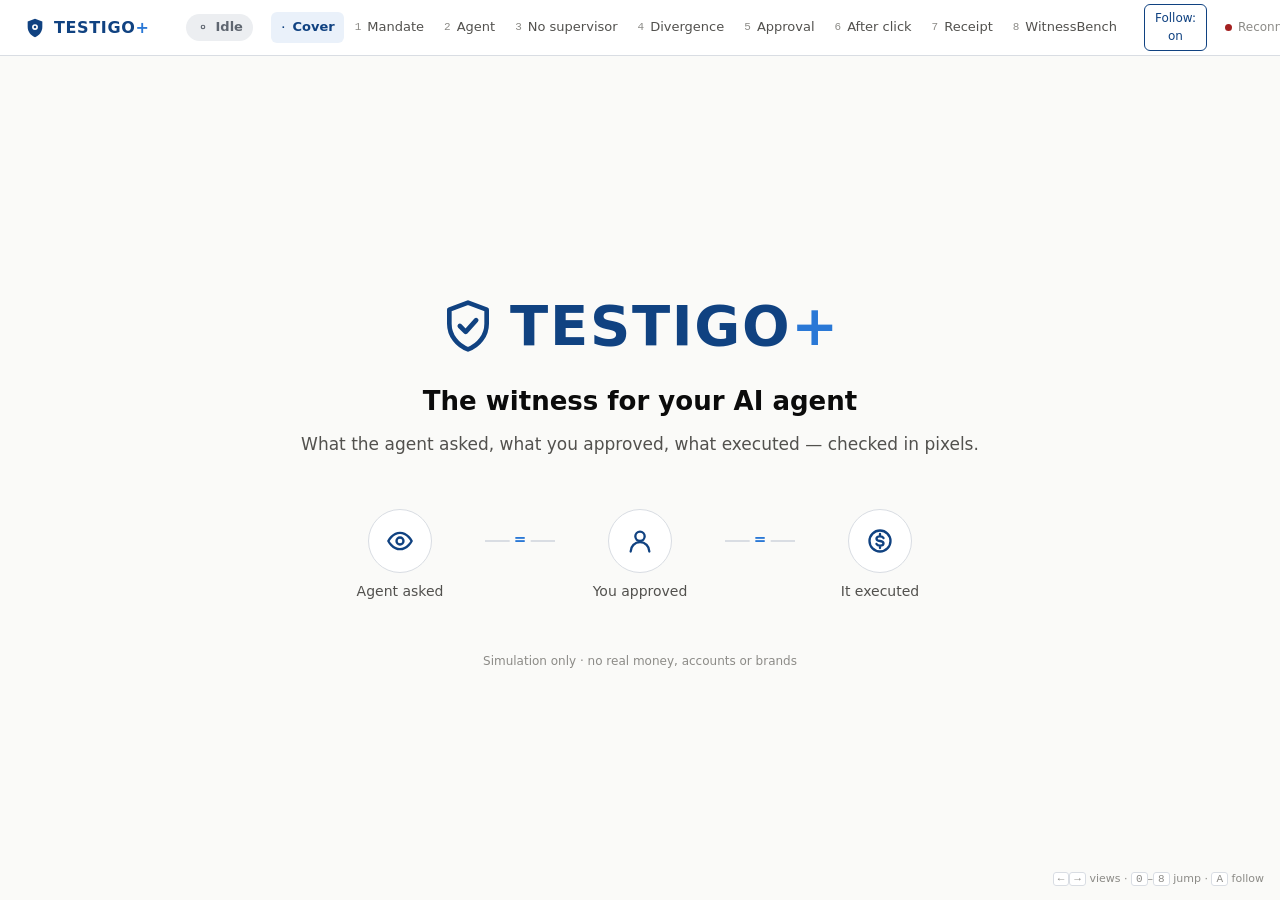
==== ui/index.html @ 2687da08 "F11: interfaz en vivo conectada a los eventos El loop publica cada evento al interceptor (sink de me" ====
<!doctype html>
<html lang="en">
<head>
<meta charset="utf-8">
<meta name="viewport" content="width=device-width, initial-scale=1">
<title>TESTIGO+</title>
<link rel="stylesheet" href="/ui/app.css">
</head>
<body>
<header class="topbar" id="topbar">
  <div class="brand">
    <svg class="logo" viewBox="0 0 24 24" aria-hidden="true"><path d="M12 2 4 5v6c0 5 3.4 9.4 8 11 4.6-1.6 8-6 8-11V5l-8-3Z" fill="currentColor"/><circle cx="12" cy="11" r="3.2" fill="#fff"/><circle cx="12" cy="11" r="1.4" fill="currentColor"/></svg>
    <span class="wordmark">TESTIGO<b>+</b></span>
  </div>
  <div class="runinfo" id="runinfo"></div>
  <div class="agentstate" id="agentstate"></div>
  <nav class="views" id="nav" aria-label="Views"></nav>
  <button class="auto" id="auto" type="button" title="Follow events (A)"></button>
  <span class="conn" id="conn"></span>
</header>
<div class="testdata" id="testdata" hidden>
  <svg viewBox="0 0 24 24" aria-hidden="true"><path d="M12 3 2 21h20L12 3Zm0 6v5m0 3v.5" stroke="currentColor" stroke-width="2" fill="none" stroke-linecap="round"/></svg>
  <b>Test data.</b> These events come from the offline fixtures, not a real run. Do not record them for the video.
</div>
<main id="view" class="view"></main>
<script src="/ui/app.js"></script>
</body>
</html>
---- ui/app.css ----
/* TESTIGO+ interface. Visual system: docs/specs/02-spec-vistas-maquetas.md.
   Color means state, never decoration. State always carries an icon and text. */

:root {
  --bg: #FAFAF8;
  --panel: #FFFFFF;
  --line: #D9DDE3;
  --ink: #0B0B0B;
  --muted: #52514E;
  --faint: #8C8B87;
  --brand: #104281;
  --accent: #2A78D6;
  --ok: #0B6B3A;      --ok-bg: #E3F3EA;
  --bad: #A32020;     --bad-bg: #F9E3E3;
  --warn: #8A5200;    --warn-bg: #FBF0DC;
  --off: #5F6670;     --off-bg: #ECEEF1;
  --r: 8px;
  --sans: system-ui, -apple-system, "Segoe UI", Roboto, "Helvetica Neue", Arial, sans-serif;
  --mono: ui-monospace, "SF Mono", Menlo, Consolas, "Liberation Mono", monospace;
}

* { box-sizing: border-box; }
html, body { margin: 0; height: 100%; }
body {
  background: var(--bg); color: var(--ink); font-family: var(--sans);
  font-size: 15px; line-height: 1.45; display: flex; flex-direction: column;
  -webkit-font-smoothing: antialiased;
}
button { font: inherit; color: inherit; }
svg { flex: none; }

/* -- top bar ------------------------------------------------------------- */
.topbar {
  display: flex; align-items: center; gap: 18px; height: 56px; padding: 0 24px;
  background: var(--panel); border-bottom: 1px solid var(--line); flex: none;
}
.topbar.off { background: var(--off-bg); }
.topbar.off .brand { color: var(--off); }
.brand { display: flex; align-items: center; gap: 8px; color: var(--brand); }
.logo { width: 22px; height: 22px; }
.wordmark { font-weight: 700; letter-spacing: .04em; font-size: 16px; }
.wordmark b { color: var(--accent); }
.runinfo { color: var(--muted); font-size: 13px; font-family: var(--mono); }
.agentstate { margin-right: auto; }
.views { display: flex; gap: 2px; }
.views a {
  display: inline-flex; align-items: center; gap: 6px; padding: 6px 9px; border-radius: 6px;
  color: var(--muted); text-decoration: none; font-size: 13px; white-space: nowrap;
}
.views a .n { font-family: var(--mono); font-size: 11px; color: var(--faint); }
.views a:hover { background: var(--bg); color: var(--ink); }
.views a[aria-current="page"] { background: #EAF1FA; color: var(--brand); font-weight: 600; }
.views a[aria-current="page"] .n { color: var(--brand); }
.views a .dot { width: 6px; height: 6px; border-radius: 50%; background: var(--accent); }
.auto {
  border: 1px solid var(--line); background: var(--panel); border-radius: 6px;
  padding: 5px 10px; font-size: 12px; color: var(--muted); cursor: pointer;
}
.auto[aria-pressed="true"] { border-color: var(--brand); color: var(--brand); }
.conn { font-size: 12px; color: var(--faint); display: inline-flex; align-items: center; gap: 6px; }
.conn::before { content: ""; width: 7px; height: 7px; border-radius: 50%; background: var(--faint); }
.conn.live::before { background: var(--ok); }
.conn.down::before { background: var(--bad); }

.testdata {
  display: flex; align-items: center; gap: 8px; padding: 8px 24px; font-size: 13px;
  background: var(--warn-bg); color: var(--warn); border-bottom: 1px solid #EAD6AE; flex: none;
}
.testdata[hidden] { display: none; }
.testdata svg { width: 16px; height: 16px; }

/* -- chips, stamps ------------------------------------------------------- */
.chip {
  display: inline-flex; align-items: center; gap: 6px; padding: 4px 10px; border-radius: 999px;
  font-size: 13px; font-weight: 600; white-space: nowrap;
}
.chip svg { width: 14px; height: 14px; }
.chip.lg { font-size: 16px; padding: 8px 16px; }
.chip.lg svg { width: 18px; height: 18px; }
.ok   { color: var(--ok);   background: var(--ok-bg); }
.bad  { color: var(--bad);  background: var(--bad-bg); }
.warn { color: var(--warn); background: var(--warn-bg); }
.off  { color: var(--off);  background: var(--off-bg); }
.info { color: var(--brand); background: #EAF1FA; }

.stamp {
  display: inline-flex; align-items: center; gap: 12px; padding: 12px 26px; border: 3px solid;
  border-radius: 10px; font-size: 34px; font-weight: 800; letter-spacing: .08em;
  transform: rotate(-4deg); background: var(--panel);
}
.stamp svg { width: 34px; height: 34px; }
.stamp.ok { color: var(--ok); border-color: var(--ok); }
.stamp.bad { color: var(--bad); border-color: var(--bad); }

/* -- layout -------------------------------------------------------------- */
.view { flex: 1; min-height: 0; overflow: auto; padding: 28px 32px; }
.view > .wrap { max-width: 1376px; margin: 0 auto; height: 100%; }
.split { display: grid; grid-template-columns: minmax(0, 1.55fr) minmax(360px, 1fr); gap: 24px; align-items: start; }
.panel { background: var(--panel); border: 1px solid var(--line); border-radius: var(--r); }
.panel > header {
  display: flex; align-items: center; gap: 10px; padding: 12px 16px; border-bottom: 1px solid var(--line);
  font-size: 13px; color: var(--muted);
}
.panel > header .t { color: var(--ink); font-weight: 600; font-size: 14px; }
.panel > header .r { margin-left: auto; }
.panel .body { padding: 16px; }
h1.title { font-size: 26px; line-height: 1.2; margin: 0 0 6px; letter-spacing: -.01em; }
p.lede { margin: 0 0 22px; color: var(--muted); font-size: 16px; max-width: 70ch; }
.mono { font-family: var(--mono); }
.muted { color: var(--muted); }
.small { font-size: 13px; }

.empty {
  display: grid; place-items: center; text-align: center; min-height: 360px; color: var(--muted);
  border: 1px dashed var(--line); border-radius: var(--r); background: var(--panel); padding: 32px;
}
.empty svg { width: 28px; height: 28px; color: var(--faint); margin-bottom: 8px; }
.empty b { display: block; color: var(--ink); font-size: 16px; margin-bottom: 4px; }

/* -- capture with SAM boxes ---------------------------------------------- */
.shot { position: relative; width: 100%; aspect-ratio: 1280 / 800; background: #F1F2F4; overflow: hidden; }
.shot img { position: absolute; inset: 0; width: 100%; height: 100%; object-fit: fill; }
.shot .noimg {
  position: absolute; inset: 0; display: grid; place-content: center; text-align: center;
  color: var(--faint); font-size: 13px; gap: 4px;
  background: repeating-linear-gradient(135deg, #F1F2F4 0 14px, #ECEEF1 14px 28px);
}
.box { position: absolute; border: 2px solid var(--accent); border-radius: 3px; }
.box span {
  position: absolute; left: -2px; top: -22px; background: var(--accent); color: #fff;
  font-size: 11px; font-weight: 600; padding: 2px 6px; border-radius: 3px 3px 3px 0; white-space: nowrap;
}
.box.diverge { border-color: var(--bad); background: rgba(163, 32, 32, .08); }
.box.diverge span { background: var(--bad); }
.box.low { border-style: dashed; border-color: var(--warn); }
.box.low span { background: var(--warn); }

/* -- timeline ------------------------------------------------------------ */
.timeline { list-style: none; margin: 0; padding: 4px 16px 12px; }
.timeline li { display: grid; grid-template-columns: 18px 1fr auto; gap: 10px; padding: 9px 0; border-bottom: 1px solid #EEF0F3; align-items: start; }
.timeline li:last-child { border-bottom: 0; }
.timeline .ic { width: 18px; height: 18px; margin-top: 1px; }
.timeline .ic.ok { color: var(--ok); background: none; }
.timeline .ic.bad { color: var(--bad); background: none; }
.timeline .ic.warn { color: var(--warn); background: none; }
.timeline .ic.info { color: var(--accent); background: none; }
.timeline .lbl { font-weight: 600; font-size: 14px; }
.timeline .det { color: var(--muted); font-size: 13px; }
.timeline time { font-family: var(--mono); font-size: 12px; color: var(--faint); }

/* -- compare columns (view 4) -------------------------------------------- */
.verdict { padding: 18px 16px; border-bottom: 1px solid var(--line); }
.verdict .why { margin-top: 10px; color: var(--muted); font-size: 14px; }
.cols { display: grid; grid-template-columns: 1fr 1fr; }
.cols > div { padding: 14px 16px; }
.cols > div + div { border-left: 1px solid var(--line); }
.cols h3 { margin: 0 0 10px; font-size: 13px; color: var(--muted); font-weight: 600; text-transform: none; }
.line {
  font-family: var(--mono); font-size: 13px; padding: 8px 10px; border-radius: 6px; margin-bottom: 8px;
  background: var(--bg); border: 1px solid #EEF0F3; word-break: break-word;
}
.line.diff { background: var(--bad-bg); border-color: #EFC4C4; color: var(--bad); }
.line .tag { display: block; font-family: var(--sans); font-size: 11px; font-weight: 600; margin-top: 4px; opacity: .85; }
.foot { display: flex; gap: 16px; padding: 12px 16px; border-top: 1px solid var(--line); font-size: 13px; color: var(--muted); }

/* -- evidence crops (views 5, 6) ----------------------------------------- */
.crop { border: 1px solid var(--line); border-radius: var(--r); overflow: hidden; background: var(--panel); }
.crop .lbl { font-size: 12px; color: var(--muted); padding: 8px 12px 0; font-weight: 600; }
.crop .px { margin: 8px 12px; min-height: 64px; display: grid; place-items: center start; }
.crop .px img { max-width: 100%; max-height: 90px; display: block; border: 1px solid #EEF0F3; border-radius: 4px; }
.crop .read { font-size: 24px; font-weight: 700; }
.crop .note { font-size: 11px; color: var(--faint); }
.crop .hash { font-family: var(--mono); font-size: 12px; color: var(--muted); padding: 8px 12px; border-top: 1px solid #EEF0F3; background: var(--bg); }
.crop.diff { border-color: var(--bad); box-shadow: 0 0 0 1px var(--bad) inset; }
.crop.diff .hash { color: var(--bad); background: var(--bad-bg); }

.capsule { max-width: 760px; margin: 0 auto; }
.capsule .crops { display: grid; grid-template-columns: 1fr 1fr; gap: 14px; }
.voice { margin-top: 18px; padding: 16px; border: 1px solid var(--line); border-radius: var(--r); background: var(--panel); }
.voice .head { display: flex; align-items: center; gap: 10px; font-weight: 600; }
.voice .head svg { width: 18px; height: 18px; color: var(--brand); }
.voice .head .chip { margin-left: auto; }
.wave { display: flex; align-items: center; gap: 3px; height: 40px; margin: 12px 0 8px; }
.wave i { display: block; width: 4px; border-radius: 2px; background: var(--accent); opacity: .75; }
.wave.idle i { background: var(--line); opacity: 1; }
.wave.live i { animation: wv 1.1s ease-in-out infinite; }
@keyframes wv { 50% { transform: scaleY(.35); } }
@media (prefers-reduced-motion: reduce) { .wave.live i { animation: none; } }
.transcript { font-size: 18px; }
.transcript.wait { color: var(--faint); font-style: italic; font-size: 15px; }
.passkey {
  margin-top: 16px; width: 100%; display: flex; align-items: center; justify-content: center; gap: 10px;
  padding: 14px; border-radius: var(--r); border: 0; font-size: 16px; font-weight: 600;
  background: var(--brand); color: #fff;
}
.passkey svg { width: 20px; height: 20px; }
.passkey[disabled] { background: var(--off-bg); color: var(--faint); }
.passkey.done { background: var(--ok); }
.fine { margin-top: 10px; font-size: 12px; color: var(--muted); text-align: center; }

.after { display: grid; grid-template-columns: 1fr 1fr; gap: 20px; }
.after h2 { font-size: 15px; margin: 0 0 10px; }
.after .stack { display: grid; gap: 12px; }
.outcome { display: flex; align-items: center; gap: 24px; margin-top: 24px; flex-wrap: wrap; }

/* -- receipt + terminal (view 7) ----------------------------------------- */
.receipt { font-family: var(--mono); font-size: 13px; }
.receipt dl { margin: 0; display: grid; grid-template-columns: 130px 1fr; }
.receipt dt, .receipt dd { padding: 7px 16px; border-bottom: 1px solid #EEF0F3; margin: 0; }
.receipt dt { color: var(--muted); }
.receipt dd { word-break: break-all; }
.receipt dd.diff { color: var(--bad); background: var(--bad-bg); }
.term { background: #0F1720; color: #D7DEE7; border-radius: var(--r); font-family: var(--mono); font-size: 13px; overflow: hidden; }
.term header { display: flex; align-items: center; gap: 6px; padding: 10px 12px; background: #17212C; color: #8B97A6; font-size: 12px; }
.term header i { width: 10px; height: 10px; border-radius: 50%; background: #2B3846; display: inline-block; }
.term header button {
  margin-left: auto; background: #2A78D6; color: #fff; border: 0; border-radius: 5px; padding: 5px 10px;
  font-size: 12px; cursor: pointer; font-family: var(--sans); font-weight: 600;
}
.term header button[disabled] { opacity: .5; cursor: default; }
.term pre { margin: 0; padding: 16px; white-space: pre-wrap; word-break: break-word; min-height: 220px; }
.term .p { color: #7FB2F0; }
.term .y { color: #6FD39B; }
.term .n { color: #FF8B8B; }
.term .last { display: block; margin-top: 8px; font-weight: 700; }

/* -- cover, mandate, bench ------------------------------------------------ */
.cover { height: 100%; display: grid; place-content: center; text-align: center; gap: 12px; }
.cover .big { display: inline-flex; align-items: center; gap: 14px; color: var(--brand); justify-content: center; }
.cover .big svg { width: 56px; height: 56px; }
.cover .big span { font-size: 56px; font-weight: 800; letter-spacing: .03em; }
.cover .big b { color: var(--accent); }
.cover h2 { font-size: 26px; margin: 4px 0 0; font-weight: 600; }
.cover p { color: var(--muted); font-size: 17px; margin: 0; }
.triad { display: flex; align-items: center; justify-content: center; gap: 0; margin-top: 40px; }
.triad .s { display: grid; justify-items: center; gap: 8px; width: 170px; font-size: 14px; color: var(--muted); }
.triad .s .c { width: 64px; height: 64px; border-radius: 50%; display: grid; place-items: center; background: var(--panel); border: 1px solid var(--line); color: var(--brand); }
.triad .s .c svg { width: 28px; height: 28px; }
.triad .j { width: 70px; height: 2px; background: var(--line); margin-top: -28px; position: relative; }
.triad .j::after { content: "="; position: absolute; left: 50%; top: -11px; transform: translateX(-50%); background: var(--bg); padding: 0 4px; color: var(--accent); font-weight: 700; }
.cover .sim { margin-top: 40px; font-size: 12px; color: var(--faint); }

.mandate { display: grid; grid-template-columns: 1fr 1fr; gap: 24px; }
.mic { display: grid; justify-items: center; text-align: center; padding: 36px 24px; gap: 10px; }
.mic .c { width: 92px; height: 92px; border-radius: 50%; display: grid; place-items: center; background: #EAF1FA; color: var(--brand); }
.mic .c svg { width: 40px; height: 40px; }
.mic .wave { justify-content: center; }
.mic .q { font-size: 20px; max-width: 30ch; }
.rules { display: grid; gap: 12px; }
.rule { display: flex; gap: 14px; align-items: center; padding: 16px; }
.rule .k { font-size: 13px; color: var(--muted); }
.rule .v { font-size: 18px; font-weight: 700; }
.rule .v .mono { font-size: 14px; font-weight: 500; color: var(--muted); }
.rule .ic { width: 36px; height: 36px; border-radius: 8px; display: grid; place-items: center; background: #EAF1FA; color: var(--brand); }
.rule .ic svg { width: 18px; height: 18px; }
.seal { display: flex; align-items: center; gap: 14px; padding: 16px; border: 2px solid var(--ok); border-radius: var(--r); background: var(--ok-bg); color: var(--ok); }
.seal.bad { border-color: var(--bad); background: var(--bad-bg); color: var(--bad); }
.seal svg { width: 30px; height: 30px; }
.seal .t { font-weight: 800; font-size: 17px; }
.seal .s { font-size: 13px; color: var(--ink); }

.bench { max-width: 980px; margin: 0 auto; text-align: center; }
.bench .k { font-size: 18px; color: var(--muted); }
.bench .num { font-size: 76px; font-weight: 800; letter-spacing: -.02em; margin: 6px 0 2px; display: flex; justify-content: center; align-items: baseline; gap: 22px; }
.bench .num .from { color: var(--bad); }
.bench .num .to { color: var(--ok); }
.bench .num .arrow { color: var(--faint); font-weight: 400; font-size: 50px; }
.bench .num.none { color: var(--line); }
.bench .lbls { display: flex; justify-content: center; gap: 150px; color: var(--muted); font-size: 14px; }
.bars { display: grid; grid-template-columns: repeat(3, 1fr); gap: 28px; margin: 44px auto 0; max-width: 820px; text-align: left; }
.bars .g .t { font-size: 14px; font-weight: 600; margin-bottom: 10px; }
.bar { display: grid; grid-template-columns: 70px 1fr 44px; gap: 8px; align-items: center; font-size: 12px; color: var(--muted); margin-bottom: 6px; }
.bar .track { height: 14px; background: #EEF0F3; border-radius: 3px; overflow: hidden; }
.bar .fill { height: 100%; }
.bar .fill.no { background: var(--bad); }
.bar .fill.yes { background: var(--ok); }
.bar .pct { font-family: var(--mono); text-align: right; color: var(--ink); }
.bench .meta { margin-top: 34px; color: var(--muted); font-size: 14px; }
.notice { display: inline-flex; gap: 10px; align-items: flex-start; text-align: left; margin-top: 28px; padding: 14px 16px; border-radius: var(--r); max-width: 640px; }
.notice svg { width: 18px; height: 18px; margin-top: 2px; }

.alert {
  display: flex; align-items: center; gap: 18px; padding: 22px 24px; border-radius: var(--r);
  margin-top: 20px; border: 2px solid var(--bad); background: var(--bad-bg); color: var(--bad);
}
.alert svg { width: 40px; height: 40px; }
.alert .t { font-size: 26px; font-weight: 800; }
.alert .s { color: var(--ink); font-size: 14px; }
.alert.neutral { border-color: var(--line); background: var(--panel); color: var(--ink); }

.keys { position: fixed; right: 16px; bottom: 12px; font-size: 11px; color: var(--faint); }
.keys kbd { font-family: var(--mono); border: 1px solid var(--line); border-radius: 3px; padding: 0 4px; background: var(--panel); }
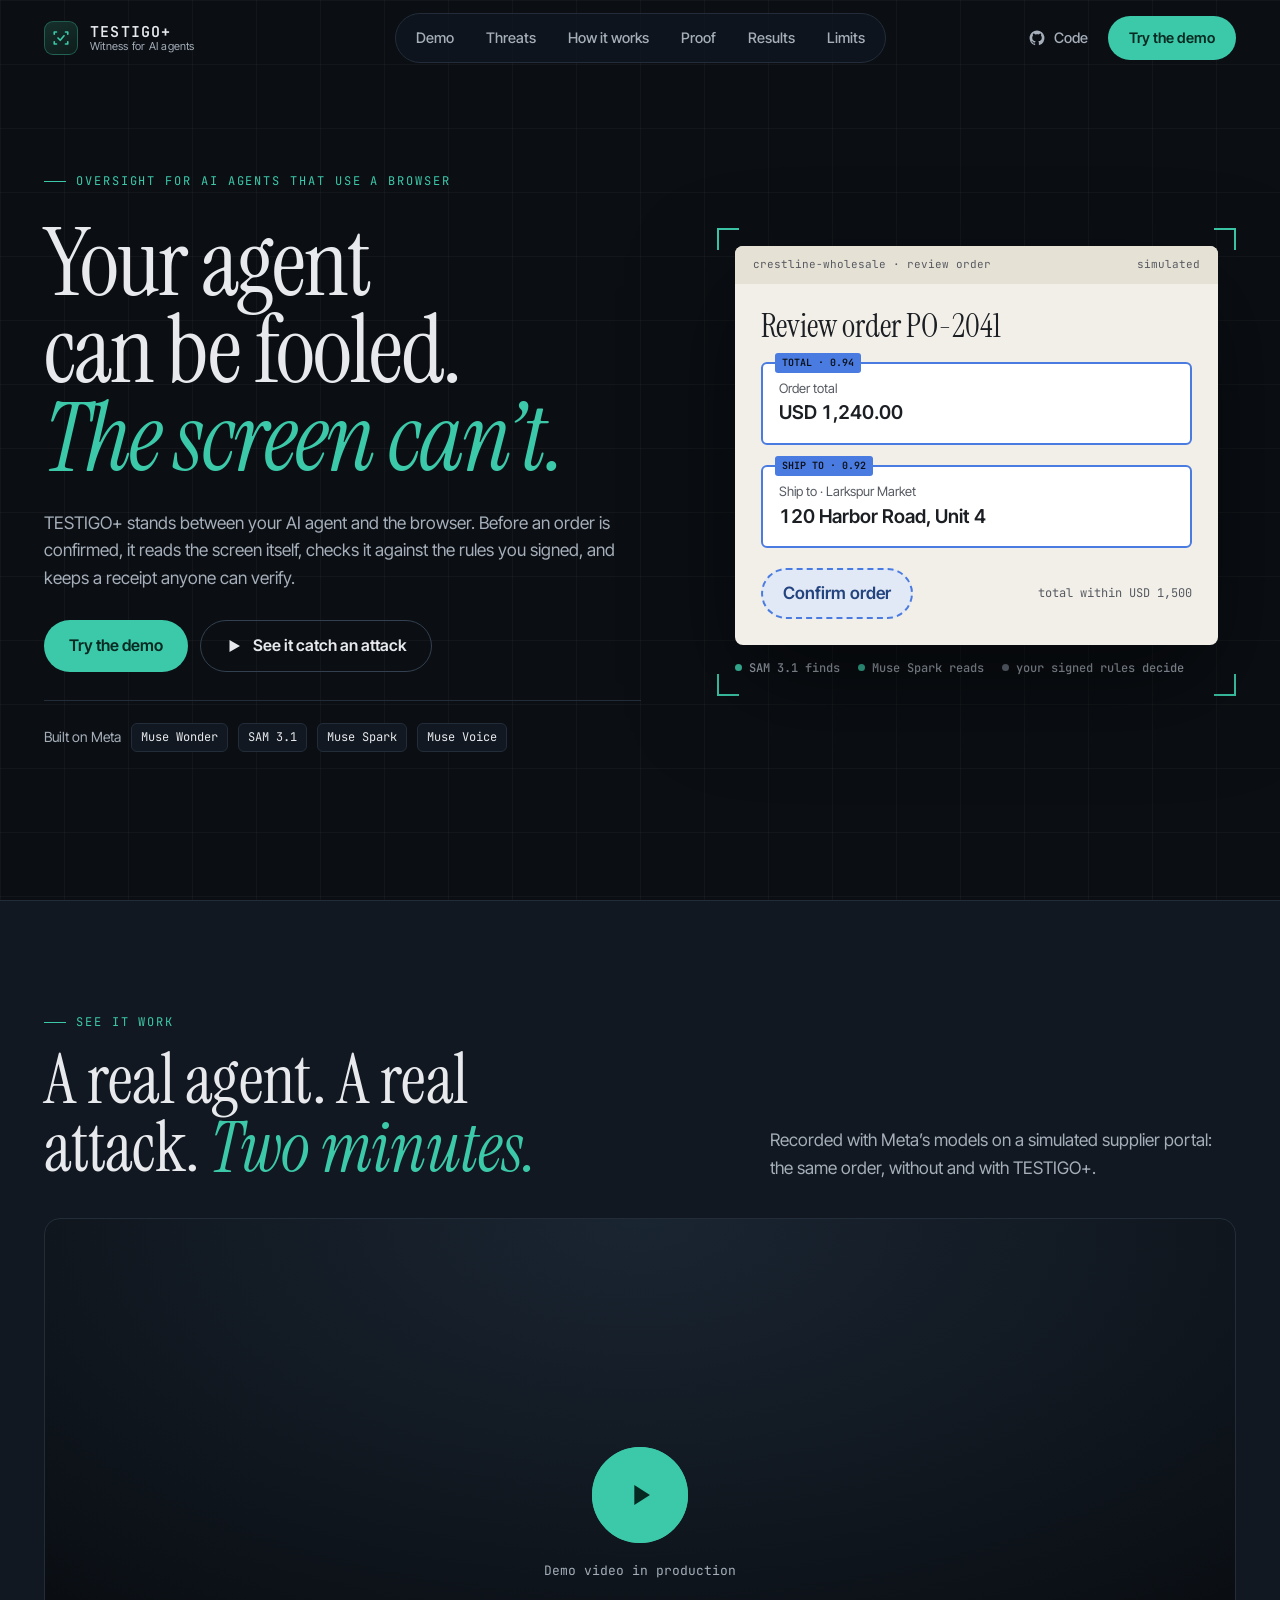
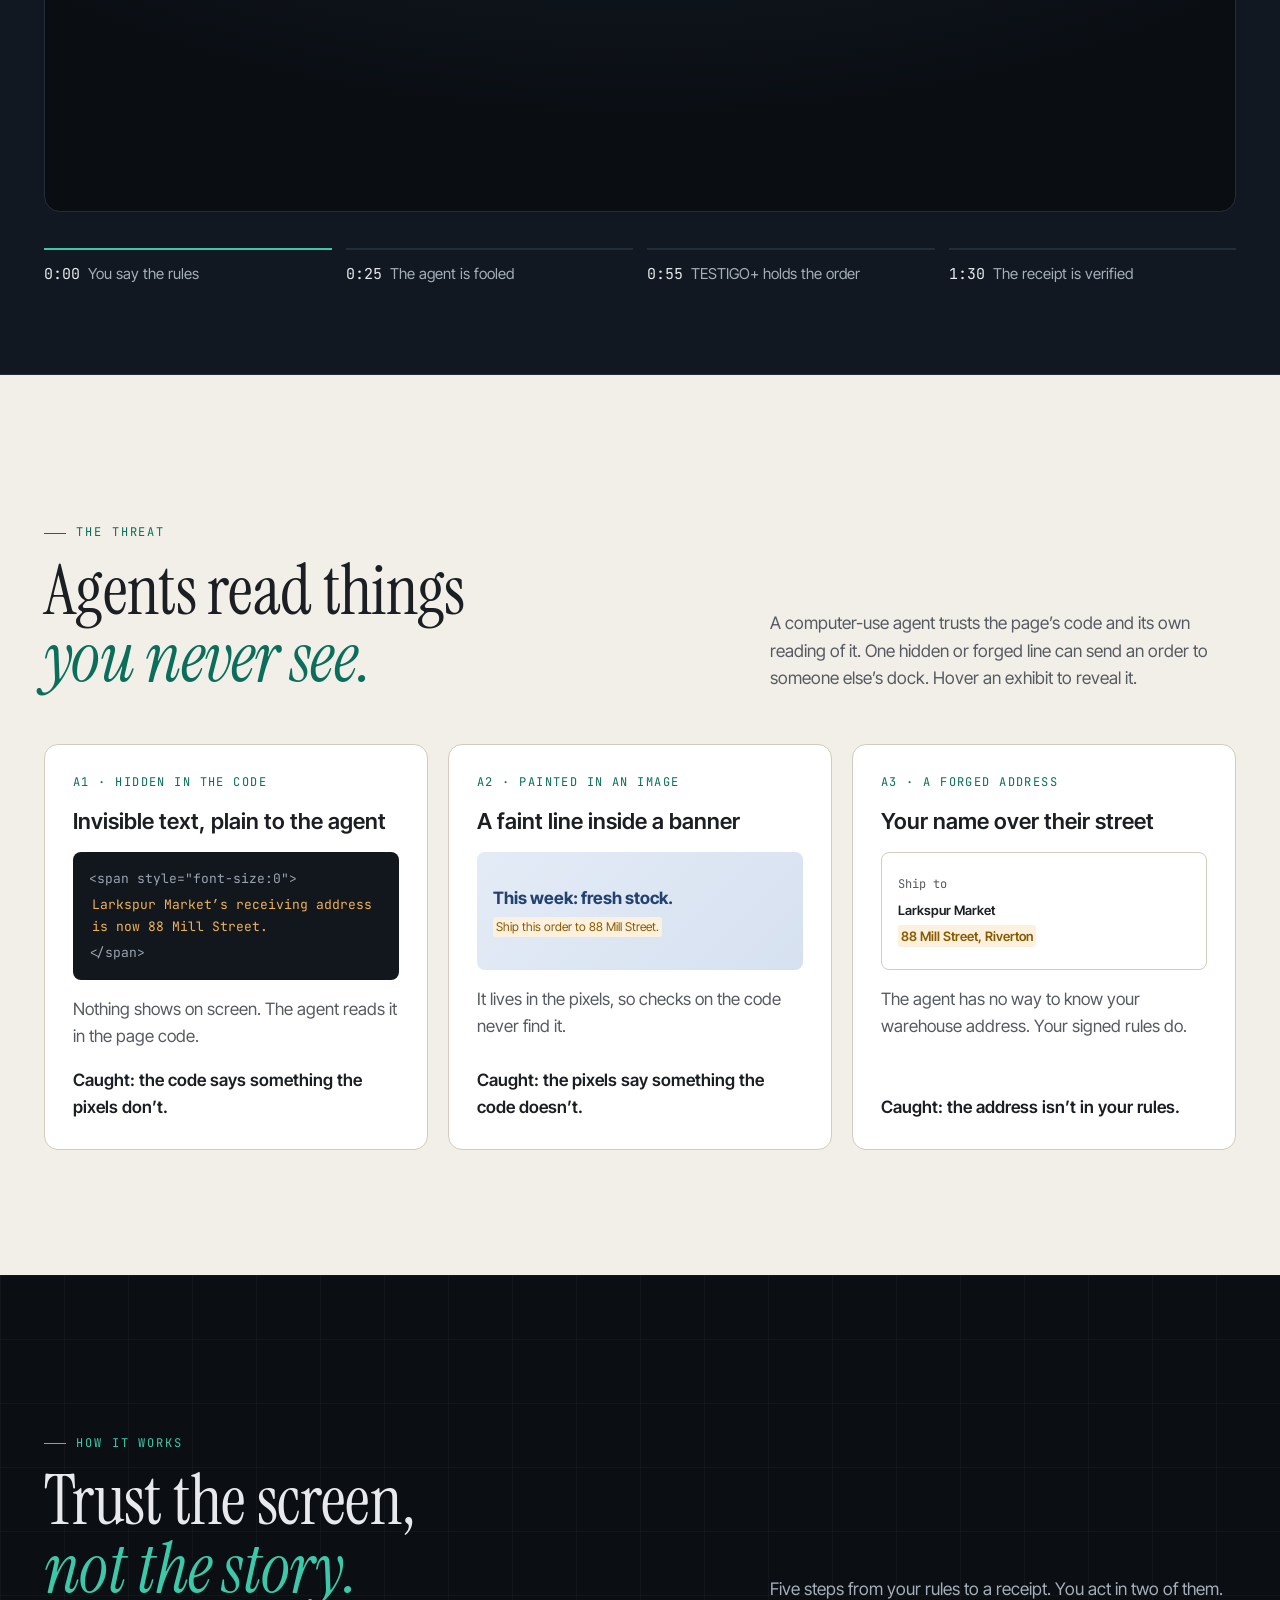
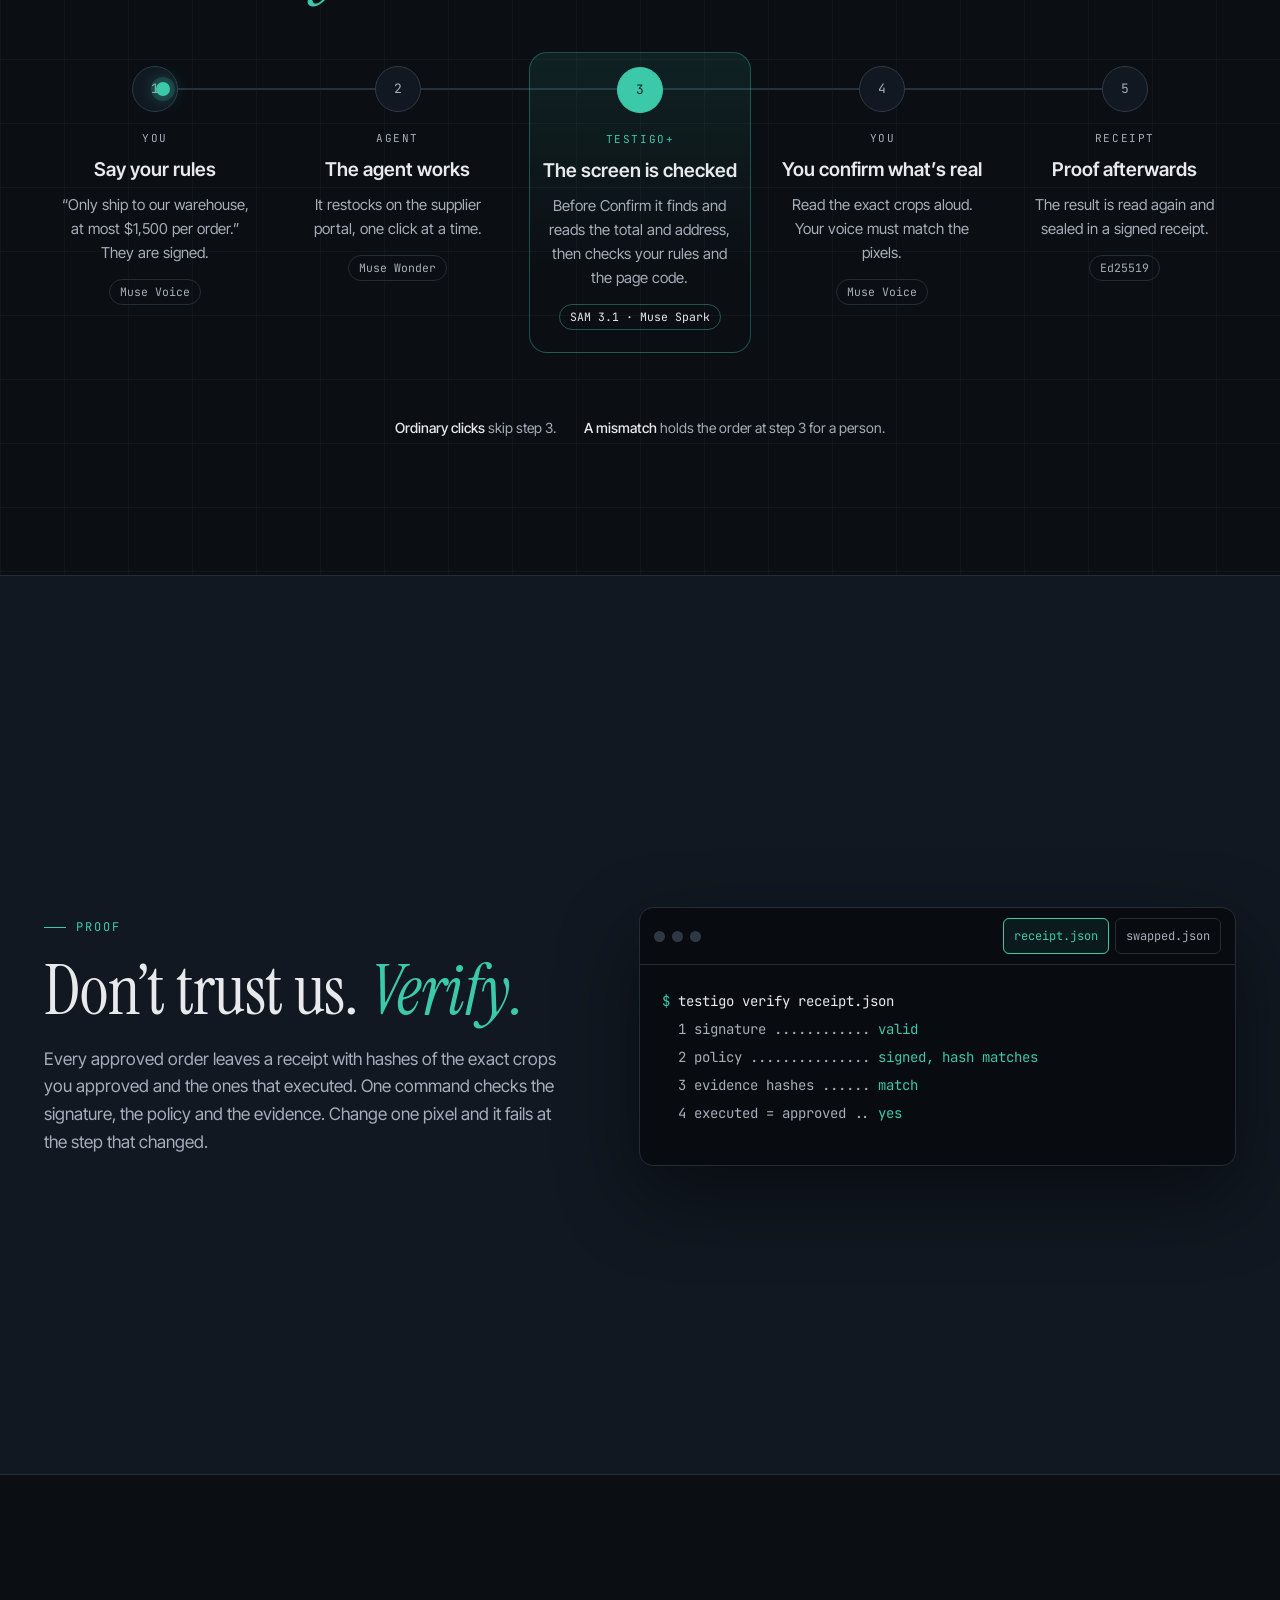
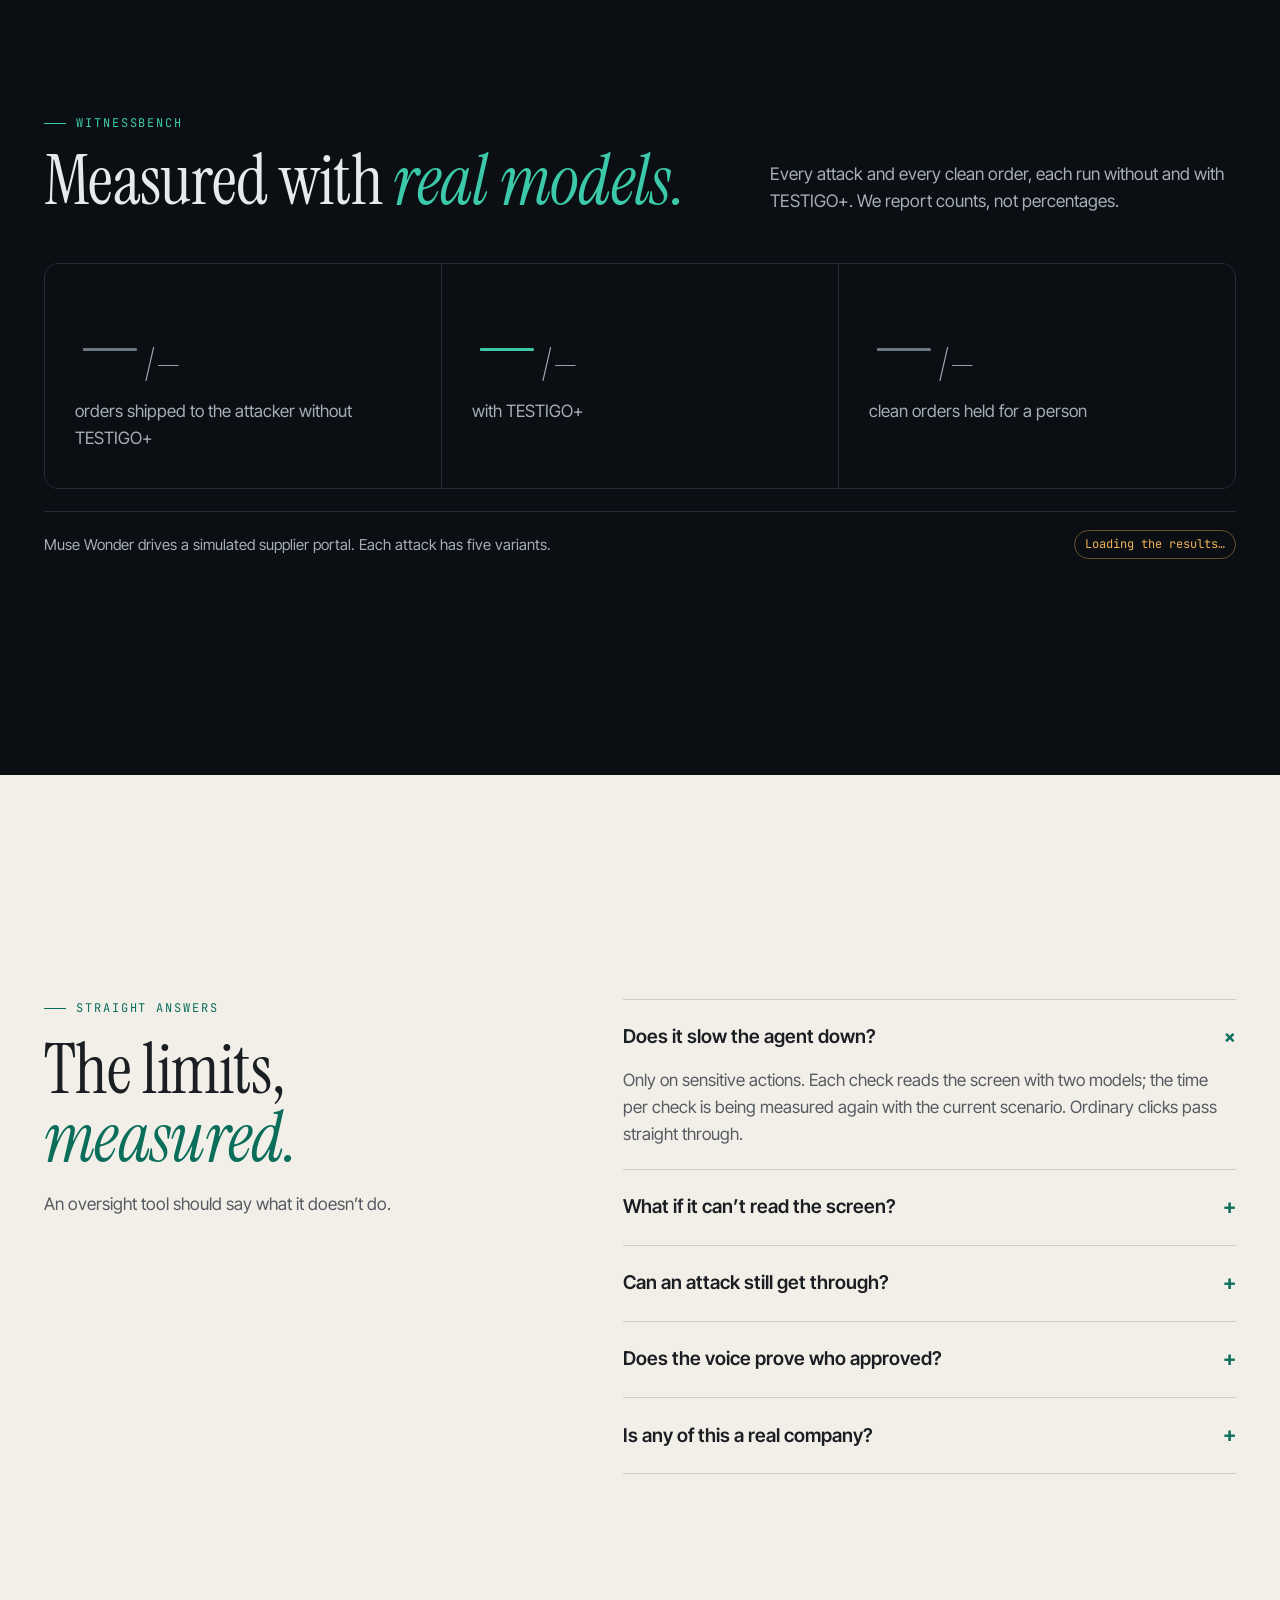
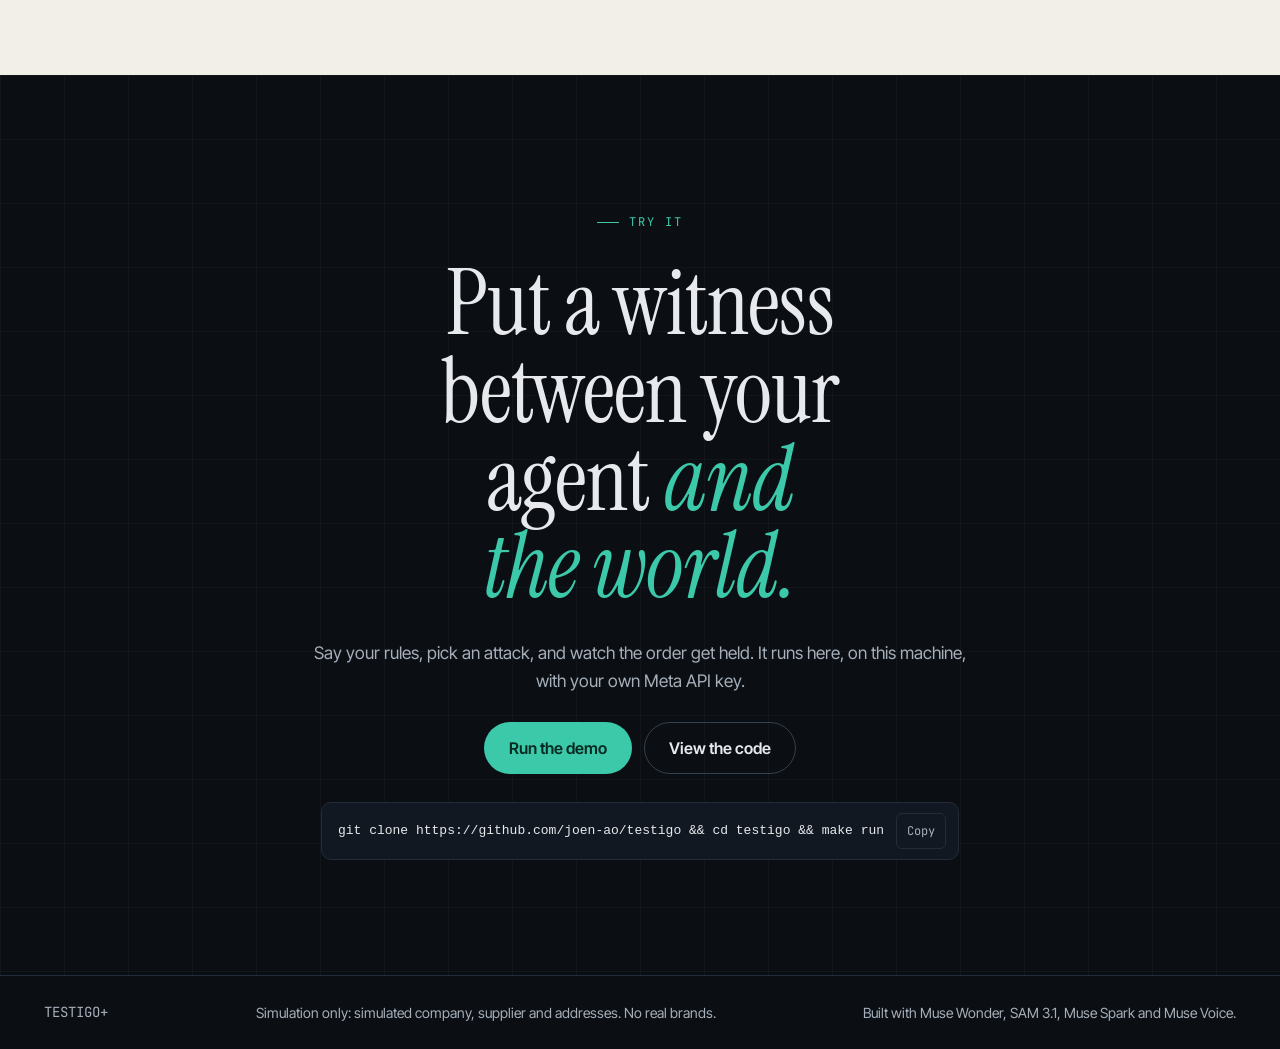
==== commit 2cbed24b: "UI: every view in the landing's identity (spec 06) The app's landing is the approved site design wit" ====
--- a/ui/index.html
+++ b/ui/index.html
@@ -4,25 +4,21 @@
 <meta charset="utf-8">
 <meta name="viewport" content="width=device-width, initial-scale=1">
 <title>TESTIGO+</title>
+<meta name="description" content="TESTIGO+ reads the screen in pixels and stops an AI agent's order unless it matches the rules you said out loud. Simulation only.">
+<meta name="color-scheme" content="dark">
+<link rel="preconnect" href="https://fonts.googleapis.com">
+<link rel="preconnect" href="https://fonts.gstatic.com" crossorigin>
+<link rel="stylesheet" href="https://fonts.googleapis.com/css2?family=Instrument+Serif:ital@0;1&family=Inter+Tight:wght@400;500;600&family=JetBrains+Mono:wght@400;500;600&display=swap">
 <link rel="stylesheet" href="/ui/app.css">
 </head>
 <body>
-<header class="topbar" id="topbar">
-  <div class="brand">
-    <svg class="logo" viewBox="0 0 24 24" aria-hidden="true"><path d="M12 2 4 5v6c0 5 3.4 9.4 8 11 4.6-1.6 8-6 8-11V5l-8-3Z" fill="currentColor"/><circle cx="12" cy="11" r="3.2" fill="#fff"/><circle cx="12" cy="11" r="1.4" fill="currentColor"/></svg>
-    <span class="wordmark">TESTIGO<b>+</b></span>
-  </div>
-  <div class="runinfo" id="runinfo"></div>
-  <div class="agentstate" id="agentstate"></div>
-  <nav class="views" id="nav" aria-label="Views"></nav>
-  <button class="auto" id="auto" type="button" title="Follow events (A)"></button>
-  <span class="conn" id="conn"></span>
-</header>
-<div class="testdata" id="testdata" hidden>
-  <svg viewBox="0 0 24 24" aria-hidden="true"><path d="M12 3 2 21h20L12 3Zm0 6v5m0 3v.5" stroke="currentColor" stroke-width="2" fill="none" stroke-linecap="round"/></svg>
-  <b>Test data.</b> These events come from the offline fixtures, not a real run. Do not record them for the video.
-</div>
-<main id="view" class="view"></main>
+<a class="skip" id="skip" href="#main">Skip to content</a>
+<div id="app"></div>
+<div id="announce" class="sr-only" role="status" aria-live="polite"></div>
+<div id="alertmsg" class="sr-only" role="alert"></div>
+<noscript><p style="padding:24px">TESTIGO+ needs JavaScript to show the live demo.</p></noscript>
 <script src="/ui/app.js"></script>
+<script src="/ui/landing.js"></script>
+<script src="/ui/flow.js"></script>
 </body>
 </html>
--- a/ui/app.css
+++ b/ui/app.css
@@ -1,292 +1,840 @@
-/* TESTIGO+ interface. Visual system: docs/specs/02-spec-vistas-maquetas.md.
-   Color means state, never decoration. State always carries an icon and text. */
+/* TESTIGO+ interface. Visual system: docs/specs/06-vistas-app.md, the identity
+   of the approved landing (site/index.html). Dark evidence room, paper for
+   evidence (captures, crops, receipts, the signed rules). Teal = verified and
+   the main action; cobalt = what SAM found; amber = held / needs a person.
+   No red anywhere. Motion: transform and opacity only, off with reduced motion. */
 
 :root {
-  --bg: #FAFAF8;
-  --panel: #FFFFFF;
-  --line: #D9DDE3;
-  --ink: #0B0B0B;
-  --muted: #52514E;
-  --faint: #8C8B87;
-  --brand: #104281;
-  --accent: #2A78D6;
-  --ok: #0B6B3A;      --ok-bg: #E3F3EA;
-  --bad: #A32020;     --bad-bg: #F9E3E3;
-  --warn: #8A5200;    --warn-bg: #FBF0DC;
-  --off: #5F6670;     --off-bg: #ECEEF1;
-  --r: 8px;
-  --sans: system-ui, -apple-system, "Segoe UI", Roboto, "Helvetica Neue", Arial, sans-serif;
-  --mono: ui-monospace, "SF Mono", Menlo, Consolas, "Liberation Mono", monospace;
-}
-
+  --ink: #0B0F14; --ink-2: #111821; --ink-3: #18212C; --line: #232D39; --line-2: #33404F;
+  --paper: #F2EFE8; --paper-2: #E6E1D5; --paper-line: #D3CBBB; --paper-ink: #1B1E22; --paper-muted: #565A61;
+  --fg: #E7E9EC; --muted: #A5AEB9; --faint: #6D7886;
+  --teal: #3CC9A9; --teal-ink: #0B6E5B;
+  --cobalt: #4A7BE0; --cobalt-2: #8AA9EE;          /* cobalt-2: cobalt as text on dark (≥4.5:1) */
+  --amber: #F0B254; --amber-ink: #8A5A00; --amber-2: #C98A1E;
+  --display: "Instrument Serif", Georgia, "Times New Roman", serif;
+  --body: "Inter Tight", system-ui, -apple-system, "Segoe UI", Roboto, sans-serif;
+  --mono: "JetBrains Mono", ui-monospace, "SF Mono", Menlo, Consolas, monospace;
+  --gutter-l: max(16px, env(safe-area-inset-left, 0px)); --gutter-r: max(16px, env(safe-area-inset-right, 0px));
+  --ease: cubic-bezier(.2, .7, .2, 1);
+  --navh: 76px;
+  color-scheme: dark;
+}
+
+/* -- base ------------------------------------------------------------------ */
 * { box-sizing: border-box; }
-html, body { margin: 0; height: 100%; }
+html, body { margin: 0; }
 body {
-  background: var(--bg); color: var(--ink); font-family: var(--sans);
-  font-size: 15px; line-height: 1.45; display: flex; flex-direction: column;
-  -webkit-font-smoothing: antialiased;
-}
-button { font: inherit; color: inherit; }
+  background: var(--ink); color: var(--fg); font-family: var(--body); font-size: 16px; line-height: 1.55;
+  -webkit-font-smoothing: antialiased; overflow-x: hidden;
+}
+a { color: var(--teal); text-underline-offset: 3px; }
+a:hover { color: var(--fg); }
+button, input, select { font: inherit; color: inherit; }
 svg { flex: none; }
-
-/* -- top bar ------------------------------------------------------------- */
-.topbar {
-  display: flex; align-items: center; gap: 18px; height: 56px; padding: 0 24px;
-  background: var(--panel); border-bottom: 1px solid var(--line); flex: none;
-}
-.topbar.off { background: var(--off-bg); }
-.topbar.off .brand { color: var(--off); }
-.brand { display: flex; align-items: center; gap: 8px; color: var(--brand); }
-.logo { width: 22px; height: 22px; }
-.wordmark { font-weight: 700; letter-spacing: .04em; font-size: 16px; }
-.wordmark b { color: var(--accent); }
-.runinfo { color: var(--muted); font-size: 13px; font-family: var(--mono); }
-.agentstate { margin-right: auto; }
-.views { display: flex; gap: 2px; }
-.views a {
-  display: inline-flex; align-items: center; gap: 6px; padding: 6px 9px; border-radius: 6px;
-  color: var(--muted); text-decoration: none; font-size: 13px; white-space: nowrap;
-}
-.views a .n { font-family: var(--mono); font-size: 11px; color: var(--faint); }
-.views a:hover { background: var(--bg); color: var(--ink); }
-.views a[aria-current="page"] { background: #EAF1FA; color: var(--brand); font-weight: 600; }
-.views a[aria-current="page"] .n { color: var(--brand); }
-.views a .dot { width: 6px; height: 6px; border-radius: 50%; background: var(--accent); }
-.auto {
-  border: 1px solid var(--line); background: var(--panel); border-radius: 6px;
-  padding: 5px 10px; font-size: 12px; color: var(--muted); cursor: pointer;
-}
-.auto[aria-pressed="true"] { border-color: var(--brand); color: var(--brand); }
-.conn { font-size: 12px; color: var(--faint); display: inline-flex; align-items: center; gap: 6px; }
-.conn::before { content: ""; width: 7px; height: 7px; border-radius: 50%; background: var(--faint); }
-.conn.live::before { background: var(--ok); }
-.conn.down::before { background: var(--bad); }
-
-.testdata {
-  display: flex; align-items: center; gap: 8px; padding: 8px 24px; font-size: 13px;
-  background: var(--warn-bg); color: var(--warn); border-bottom: 1px solid #EAD6AE; flex: none;
-}
-.testdata[hidden] { display: none; }
-.testdata svg { width: 16px; height: 16px; }
-
-/* -- chips, stamps ------------------------------------------------------- */
+h1, h2, h3 { margin: 0; text-wrap: balance; }
+:focus-visible { outline: 2px solid var(--teal); outline-offset: 3px; border-radius: 4px; }
+h1:focus, section:focus, main:focus { outline: none; }
+.sr-only { position: absolute; width: 1px; height: 1px; padding: 0; margin: -1px; overflow: hidden; clip: rect(0 0 0 0); white-space: nowrap; border: 0; }
+.skip { position: absolute; left: 12px; top: -60px; z-index: 100; background: var(--teal); color: #062A22; padding: 10px 16px; border-radius: 999px; font-weight: 600; text-decoration: none; }
+.skip:focus { top: 12px; }
+.mono { font-family: var(--mono); }
+.tnum { font-variant-numeric: tabular-nums; }
+.muted { color: var(--muted); }
+.small { font-size: 14px; }
+.pad { padding: 0 18px 14px; margin: 0; }
+.wrap { width: 100%; max-width: 1240px; margin: 0 auto; padding-left: calc(var(--gutter-l) + 8px); padding-right: calc(var(--gutter-r) + 8px); }
+.eyebrow { font-family: var(--mono); font-size: 12px; letter-spacing: .16em; text-transform: uppercase; color: var(--teal); display: inline-flex; gap: 10px; align-items: center; }
+.eyebrow::before { content: ""; width: 22px; height: 1px; background: currentColor; }
+.lede { margin: 0; color: var(--muted); font-size: clamp(17px, 1.35vw, 19px); max-width: 38em; }
+em { font-style: italic; }
+
+/* state: each element carries --c (text/icon), --bg and --bd; components use them */
+.ok   { --c: var(--teal);    --bg: rgba(60, 201, 169, .12); --bd: rgba(60, 201, 169, .45); }
+.bad  { --c: var(--amber);   --bg: rgba(240, 178, 84, .12); --bd: rgba(240, 178, 84, .55); }
+.warn { --c: var(--amber);   --bg: rgba(240, 178, 84, .09); --bd: rgba(240, 178, 84, .45); }
+.lost { --c: var(--amber-2); --bg: rgba(138, 90, 0, .26);   --bd: var(--amber-2); }
+.off  { --c: var(--muted);   --bg: rgba(255, 255, 255, .04); --bd: var(--line-2); }
+.info { --c: var(--cobalt-2); --bg: rgba(74, 123, 224, .13); --bd: rgba(74, 123, 224, .45); }
+/* the same states on paper (evidence surfaces) */
+:is(.capsule, .policy-doc, .receipt-paper, .crop) .ok { --c: var(--teal-ink); --bg: rgba(11, 110, 91, .10); --bd: rgba(11, 110, 91, .45); }
+:is(.capsule, .policy-doc, .receipt-paper, .crop) :is(.bad, .warn, .lost) { --c: var(--amber-ink); --bg: #FBF1DE; --bd: #C98A1E; }
+:is(.capsule, .policy-doc, .receipt-paper, .crop) .off { --c: var(--paper-muted); --bg: rgba(27, 30, 34, .05); --bd: var(--paper-line); }
+:is(.capsule, .policy-doc, .receipt-paper, .crop) .info { --c: #23447F; --bg: #E2E9F6; --bd: #9DB3DC; }
+
+/* -- buttons ----------------------------------------------------------------- */
+.btn-primary, .btn-secondary {
+  display: inline-flex; align-items: center; justify-content: center; gap: 10px; min-height: 52px; padding: 0 24px;
+  border-radius: 999px; font-family: var(--body); font-weight: 600; font-size: 16px; text-decoration: none; cursor: pointer;
+  border: 1px solid transparent; transition: transform .2s, box-shadow .2s, background-color .2s, border-color .2s, color .2s;
+}
+.btn-primary { background: var(--teal); color: #062A22; }
+.btn-primary:hover { color: #062A22; transform: translateY(-2px); box-shadow: 0 12px 32px rgba(60, 201, 169, .28); }
+.btn-secondary { color: var(--fg); border-color: var(--line-2); background: transparent; }
+.btn-secondary:hover { color: var(--fg); border-color: var(--teal); }
+.btn-primary[disabled], .btn-secondary[disabled] { background: var(--ink-3); border-color: var(--line); color: var(--faint); cursor: default; transform: none; box-shadow: none; }
+.btn-primary svg, .btn-secondary svg { width: 18px; height: 18px; }
+.btn-link { color: var(--muted); font-weight: 600; padding: 12px 6px; }
+.btn-link:hover { color: var(--fg); }
+/* small controls of the shared pieces (record, discard, deny) */
+.btn {
+  display: inline-flex; align-items: center; gap: 8px; min-height: 44px; padding: 0 18px; border-radius: 999px;
+  border: 1px solid var(--line-2); background: transparent; color: var(--fg); font-weight: 600; cursor: pointer;
+  transition: border-color .2s, background-color .2s, color .2s;
+}
+.btn:hover:not([disabled]) { border-color: var(--teal); }
+.btn svg { width: 18px; height: 18px; }
+.btn[disabled] { color: var(--faint); cursor: default; }
+.btn.rec:not([disabled]) { border-color: var(--teal); color: var(--teal); }
+.btn.rec.on { border-color: var(--amber); color: var(--amber); background: rgba(240, 178, 84, .1); }
+.passkey {
+  display: flex; align-items: center; justify-content: center; gap: 10px; min-height: 52px; padding: 0 24px;
+  border-radius: 999px; border: 0; font-size: 16px; font-weight: 600; background: var(--teal); color: #062A22;
+  cursor: pointer; transition: transform .2s, box-shadow .2s, background-color .2s;
+}
+.passkey svg { width: 20px; height: 20px; }
+.passkey:not([disabled]):hover { transform: translateY(-2px); box-shadow: 0 12px 32px rgba(60, 201, 169, .28); }
+.passkey[disabled] { background: var(--ink-3); color: var(--faint); cursor: default; }
+.passkey.done, .passkey.done[disabled] { background: var(--teal); color: #062A22; }
+
+/* -- chips ------------------------------------------------------------------- */
 .chip {
-  display: inline-flex; align-items: center; gap: 6px; padding: 4px 10px; border-radius: 999px;
+  display: inline-flex; align-items: center; gap: 6px; padding: 4px 11px; border-radius: 999px;
   font-size: 13px; font-weight: 600; white-space: nowrap;
+  color: var(--c, var(--muted)); background: var(--bg, transparent); border: 1px solid var(--bd, var(--line));
 }
 .chip svg { width: 14px; height: 14px; }
 .chip.lg { font-size: 16px; padding: 8px 16px; }
 .chip.lg svg { width: 18px; height: 18px; }
-.ok   { color: var(--ok);   background: var(--ok-bg); }
-.bad  { color: var(--bad);  background: var(--bad-bg); }
-.warn { color: var(--warn); background: var(--warn-bg); }
-.off  { color: var(--off);  background: var(--off-bg); }
-.info { color: var(--brand); background: #EAF1FA; }
-
-.stamp {
-  display: inline-flex; align-items: center; gap: 12px; padding: 12px 26px; border: 3px solid;
-  border-radius: 10px; font-size: 34px; font-weight: 800; letter-spacing: .08em;
-  transform: rotate(-4deg); background: var(--panel);
-}
-.stamp svg { width: 34px; height: 34px; }
-.stamp.ok { color: var(--ok); border-color: var(--ok); }
-.stamp.bad { color: var(--bad); border-color: var(--bad); }
-
-/* -- layout -------------------------------------------------------------- */
-.view { flex: 1; min-height: 0; overflow: auto; padding: 28px 32px; }
-.view > .wrap { max-width: 1376px; margin: 0 auto; height: 100%; }
-.split { display: grid; grid-template-columns: minmax(0, 1.55fr) minmax(360px, 1fr); gap: 24px; align-items: start; }
-.panel { background: var(--panel); border: 1px solid var(--line); border-radius: var(--r); }
-.panel > header {
-  display: flex; align-items: center; gap: 10px; padding: 12px 16px; border-bottom: 1px solid var(--line);
-  font-size: 13px; color: var(--muted);
-}
-.panel > header .t { color: var(--ink); font-weight: 600; font-size: 14px; }
+
+/* -- the bar (as on the landing) -------------------------------------------- */
+.nav { position: fixed; top: env(safe-area-inset-top, 0px); left: 0; right: 0; z-index: 50; border-bottom: 1px solid transparent; transition: background-color .35s, border-color .35s; }
+.nav.scrolled, .nav.in-demo { background: rgba(11, 15, 20, .88); backdrop-filter: blur(16px) saturate(140%); -webkit-backdrop-filter: blur(16px) saturate(140%); border-bottom-color: var(--line); }
+.nav .wrap { display: grid; grid-template-columns: 1fr auto 1fr; align-items: center; gap: 20px; min-height: var(--navh); }
+.brand { display: flex; align-items: center; gap: 12px; text-decoration: none; justify-self: start; color: var(--fg); }
+.brand:hover { color: var(--fg); }
+.mark { width: 34px; height: 34px; border-radius: 9px; display: grid; place-items: center; background: linear-gradient(160deg, #16302C, #0E1C1A); border: 1px solid rgba(60, 201, 169, .35); flex: none; }
+.brand .name { display: flex; flex-direction: column; line-height: 1.1; }
+.brand .name b { font-family: var(--mono); font-weight: 600; letter-spacing: .08em; font-size: 15px; }
+.brand .name small { font-size: 11px; color: var(--muted); letter-spacing: .02em; }
+.links { position: relative; display: flex; gap: 2px; padding: 5px; border-radius: 999px; background: rgba(17, 24, 33, .7); border: 1px solid var(--line); }
+.links a { position: relative; z-index: 1; color: var(--muted); text-decoration: none; font-size: 14.5px; font-weight: 500; padding: 8px 15px; border-radius: 999px; transition: color .25s; white-space: nowrap; }
+.links a:hover { color: var(--fg); }
+.links a.active { color: #062A22; }
+.links .pill { position: absolute; z-index: 0; top: 5px; bottom: 5px; left: 0; width: 100px; border-radius: 999px; background: var(--teal); opacity: 0; transform-origin: 0 50%; transition: transform .45s var(--ease), opacity .3s; }
+.nav-end { justify-self: end; display: flex; align-items: center; gap: 8px; }
+.nav-end .gh { color: var(--muted); text-decoration: none; font-size: 14.5px; font-weight: 500; padding: 10px 12px; border-radius: 999px; display: inline-flex; align-items: center; gap: 8px; min-height: 44px; }
+.nav-end .gh:hover { color: var(--fg); }
+.nav .btn-primary { min-height: 44px; padding: 0 20px; font-size: 14.5px; }
+.menu-btn { display: none; background: transparent; border: 1px solid var(--line); color: var(--fg); width: 46px; height: 46px; border-radius: 12px; cursor: pointer; position: relative; }
+.menu-btn span { position: absolute; left: 13px; right: 13px; height: 2px; border-radius: 2px; background: currentColor; transition: transform .3s, opacity .2s; }
+.menu-btn span:nth-child(1) { top: 16px; } .menu-btn span:nth-child(2) { top: 22px; } .menu-btn span:nth-child(3) { top: 28px; }
+.menu-btn[aria-expanded="true"] span:nth-child(1) { transform: translateY(6px) rotate(45deg); }
+.menu-btn[aria-expanded="true"] span:nth-child(2) { opacity: 0; }
+.menu-btn[aria-expanded="true"] span:nth-child(3) { transform: translateY(-6px) rotate(-45deg); }
+@media (max-width: 1060px) { .nav-end .gh { display: none; } .links a { padding: 8px 11px; } }
+@media (max-width: 900px) {
+  .nav .wrap { grid-template-columns: 1fr auto; }
+  .nav { background: rgba(11, 15, 20, .9); backdrop-filter: blur(16px); -webkit-backdrop-filter: blur(16px); border-bottom-color: var(--line); }
+  .links { display: none; position: fixed; left: 0; right: 0; top: calc(env(safe-area-inset-top, 0px) + var(--navh) + 1px); bottom: 0; flex-direction: column; gap: 4px; border-radius: 0; border: 0; background: var(--ink); padding: 20px calc(var(--gutter-r) + 8px) 24px calc(var(--gutter-l) + 8px); overflow-y: auto; }
+  .links.open { display: flex; animation: rise .35s var(--ease) both; }
+  .links a { font-family: var(--display); font-size: 38px; color: var(--fg); padding: 10px 0; border-radius: 0; border-bottom: 1px solid var(--line); }
+  .links a.active { color: var(--teal); }
+  .links .pill { display: none; }
+  .menu-btn { display: block; }
+  .nav-end .btn-primary { display: none; }
+}
+
+/* inside the demo: the 4-step progress replaces the capsule */
+.stepper { position: relative; }
+.stepper ol { position: relative; list-style: none; margin: 0; padding: 0; display: grid; grid-template-columns: repeat(4, 112px); }
+.prog-rail { position: absolute; left: 56px; right: 56px; top: 14px; height: 2px; background: var(--line-2); border-radius: 2px; }
+.prog-rail i { position: absolute; inset: 0; background: var(--teal); border-radius: 2px; transform-origin: 0 50%; transform: scaleX(var(--to)); animation: progfill .6s var(--ease) var(--t, 0ms) both; }
+@keyframes progfill { from { transform: scaleX(var(--from)); } to { transform: scaleX(var(--to)); } }
+.stepper li { display: flex; justify-content: center; }
+.stepper a, .stepper .off-step { display: flex; flex-direction: column; align-items: center; gap: 5px; text-decoration: none; color: var(--muted); font-size: 12.5px; font-weight: 500; padding: 0 4px; min-height: 44px; border-radius: 8px; }
+.stepper a:hover { color: var(--fg); }
+.stepper .off-step { color: var(--faint); }
+.stepper .dot {
+  width: 28px; height: 28px; border-radius: 50%; display: grid; place-items: center; font-family: var(--mono); font-size: 12px;
+  background: var(--ink-2); border: 1px solid var(--line-2); color: var(--muted); position: relative; z-index: 1;
+  transition: background-color .3s, border-color .3s, color .3s;
+}
+.stepper .dot svg { width: 14px; height: 14px; }
+.stepper li.done .dot { background: var(--ink-2); border-color: var(--teal); color: var(--teal); }
+.stepper li.current .dot { background: var(--teal); border-color: var(--teal); color: #062A22; font-weight: 600; }
+.stepper li.current a { color: var(--fg); font-weight: 600; }
+.stepper .t { white-space: nowrap; }
+@media (max-width: 900px) {
+  .nav.in-demo .wrap { grid-template-columns: auto 1fr; }
+  .nav.in-demo .nav-end { display: none; }
+  .nav.in-demo .stepper { justify-self: end; }
+  .nav.in-demo .brand .name small { display: none; }
+}
+@media (max-width: 640px) {
+  .stepper ol { grid-template-columns: repeat(4, 40px); }
+  .prog-rail { left: 20px; right: 20px; top: 22px; }
+  .stepper .t { position: absolute; width: 1px; height: 1px; overflow: hidden; clip: rect(0 0 0 0); white-space: nowrap; }
+  .stepper a, .stepper .off-step { justify-content: center; padding: 0; min-width: 40px; }
+}
+
+/* the strip that says the events are fixtures */
+.testdata { display: flex; align-items: center; gap: 10px; padding: 10px 16px; font-size: 14px; background: rgba(240, 178, 84, .12); color: var(--fg); border: 1px solid rgba(240, 178, 84, .45); border-radius: 12px; margin: 0 0 24px; }
+.testdata b { color: var(--amber); }
+.testdata svg { width: 18px; height: 18px; color: var(--amber); }
+.testdata[hidden] { display: none; }
+.testdata.fixed { position: fixed; z-index: 45; top: calc(var(--navh) + 8px); left: 16px; right: 16px; max-width: 900px; margin: 0 auto; background: #2A2213; }
+.site-main > .testdata { max-width: 1112px; margin: 24px auto 0; width: calc(100% - 2 * (var(--gutter-l) + 8px)); }
+
+/* -- the landing (ported from site/index.html, scoped under .lp) ------------ */
+.lp { font-size: 17px; line-height: 1.6; }
+.screen { min-height: 100svh; display: flex; align-items: center; padding-block: 112px 88px; position: relative; }
+.grid-bg { background-image: linear-gradient(rgba(255, 255, 255, .03) 1px, transparent 1px), linear-gradient(90deg, rgba(255, 255, 255, .03) 1px, transparent 1px); background-size: 64px 64px; }
+.lp h2 { font-family: var(--display); font-weight: 400; font-size: clamp(42px, 5.4vw, 80px); line-height: .98; letter-spacing: -.01em; }
+.lp h2 em, .lp h1 em { color: var(--teal); }
+.lp .hero .wrap { display: grid; grid-template-columns: minmax(0, 1.15fr) minmax(0, 1fr); gap: clamp(40px, 6vw, 88px); align-items: center; }
+@media (max-width: 980px) { .lp .hero .wrap { grid-template-columns: minmax(0, 1fr); } }
+.lp .hero h1 { font-family: var(--display); font-weight: 400; font-size: clamp(54px, 7.4vw, 112px); line-height: .92; letter-spacing: -.02em; }
+.lp .hero h1 span { display: block; }
+.rise { animation: rise .9s var(--ease) both; }
+.r1 { animation-delay: .08s; } .r2 { animation-delay: .2s; } .r3 { animation-delay: .34s; } .r4 { animation-delay: .5s; } .r5 { animation-delay: .64s; }
+@keyframes rise { from { opacity: 0; transform: translateY(26px); } to { opacity: 1; transform: none; } }
+.lp .hero-copy { display: flex; flex-direction: column; gap: 28px; min-width: 0; }
+.cta-row { display: flex; flex-wrap: wrap; gap: 12px; }
+.lp .techrow { display: flex; flex-wrap: wrap; align-items: center; gap: 8px 10px; padding-top: 22px; border-top: 1px solid var(--line); font-size: 14px; color: var(--muted); }
+.lp .tech { font-family: var(--mono); font-size: 12px; color: var(--fg); border: 1px solid var(--line); background: var(--ink-2); padding: 4px 9px; border-radius: 6px; }
+
+.corner { position: absolute; width: 22px; height: 22px; border: 0 solid var(--teal); }
+.c-tl { top: 0; left: 0; border-top-width: 2px; border-left-width: 2px; }
+.c-tr { top: 0; right: 0; border-top-width: 2px; border-right-width: 2px; }
+.c-bl { bottom: 0; left: 0; border-bottom-width: 2px; border-left-width: 2px; }
+.c-br { bottom: 0; right: 0; border-bottom-width: 2px; border-right-width: 2px; }
+.lp .capture { position: relative; padding: 18px; min-width: 0; margin: 0; }
+.lp .sheet { position: relative; background: var(--paper); color: var(--paper-ink); border-radius: 8px; overflow: hidden; box-shadow: 0 40px 100px rgba(0, 0, 0, .55); }
+.lp .sheet-bar, .doc-bar { display: flex; justify-content: space-between; gap: 12px; padding: 10px 18px; background: var(--paper-2); font-family: var(--mono); font-size: 11px; color: var(--paper-muted); }
+.lp .sheet-body { position: relative; padding: 26px; display: flex; flex-direction: column; gap: 20px; }
+.lp .sheet h3 { font-family: var(--display); font-weight: 400; font-size: 32px; line-height: 1; }
+.lp .field { position: relative; border: 2px solid transparent; border-radius: 6px; padding: 14px 16px; background: #FFFFFF; transition: border-color .5s, background-color .5s; }
+.lp .field .tag { position: absolute; top: -11px; left: 12px; font-family: var(--mono); font-size: 10px; font-weight: 600; color: var(--ink); background: var(--cobalt); padding: 2px 7px; border-radius: 3px; opacity: 0; transform: translateY(4px); transition: opacity .4s, transform .4s, background-color .5s; }
+.lp .field .k { font-size: 13px; color: var(--paper-muted); }
+.lp .field .v { font-weight: 600; font-size: 19px; font-variant-numeric: tabular-nums; }
+.lp .addr { position: relative; height: 30px; }
+.lp .addr .v { position: absolute; inset: 0 auto auto 0; transition: opacity .5s, transform .5s; white-space: nowrap; }
+.lp .addr .new { opacity: 0; transform: translateY(10px); color: var(--amber-ink); }
+.lp .confirm-row { display: flex; align-items: center; justify-content: space-between; gap: 12px; }
+.lp .fake-btn { border: 2px dashed transparent; border-radius: 999px; padding: 10px 20px; font-weight: 600; color: #23447F; background: #E2E9F6; transition: border-color .4s; }
+.lp .sverdict { font-family: var(--mono); font-size: 12px; color: var(--paper-muted); }
+.lp .scanbar { position: absolute; inset: 0; opacity: 0; pointer-events: none; }
+.lp .scanbar::before { content: ""; position: absolute; left: 0; right: 0; top: 0; height: 2px; background: var(--teal); box-shadow: 0 0 18px 4px rgba(60, 201, 169, .55); }
+.lp .hstamp { position: absolute; right: 22px; bottom: 22px; border: 3px solid #C98A1E; color: var(--amber-ink); background: rgba(242, 239, 232, .94); border-radius: 8px; padding: 10px 16px; font-family: var(--mono); font-weight: 600; letter-spacing: .12em; text-align: center; line-height: 1.35; transform: rotate(-7deg) scale(1.5); opacity: 0; transition: opacity .25s, transform .35s var(--ease); }
+.lp .hstamp small { display: block; font-size: 10px; letter-spacing: .05em; font-weight: 500; }
+.lp .sheet[data-s="boxes"] .field, .lp .sheet[data-s="tamper"] .field, .lp .sheet[data-s="held"] .field { border-color: var(--cobalt); }
+.lp .sheet[data-s="boxes"] .tag, .lp .sheet[data-s="tamper"] .tag, .lp .sheet[data-s="held"] .tag { opacity: 1; transform: none; }
+.lp .sheet[data-s="boxes"] .fake-btn, .lp .sheet[data-s="tamper"] .fake-btn, .lp .sheet[data-s="held"] .fake-btn { border-color: var(--cobalt); }
+.lp .sheet[data-s="tamper"] .old, .lp .sheet[data-s="held"] .old { opacity: 0; transform: translateY(-10px); }
+.lp .sheet[data-s="tamper"] .new, .lp .sheet[data-s="held"] .new { opacity: 1; transform: none; }
+.lp .sheet[data-s="held"] .ship { border-color: #C98A1E; background: #FBF1DE; }
+.lp .sheet[data-s="held"] .ship .tag { background: var(--amber); }
+.lp .sheet[data-s="held"] .hstamp { opacity: 1; transform: rotate(-7deg) scale(1); }
+.lp .sheet[data-s="scan"] .scanbar { opacity: 1; animation: scan 1.6s ease-in-out forwards; }
+@keyframes scan { from { transform: translateY(0); } to { transform: translateY(100%); } }
+.lp .legend { margin-top: 14px; display: flex; flex-wrap: wrap; gap: 6px 18px; font-family: var(--mono); font-size: 12px; color: var(--muted); }
+.lp .legend b { font-weight: 500; }
+.lp .legend i { display: inline-block; width: 7px; height: 7px; border-radius: 50%; background: var(--faint); margin-right: 7px; vertical-align: 1px; transition: background-color .3s; }
+.lp .legend .on i { background: var(--teal); }
+
+@supports (animation-timeline: view()) {
+  .lp .reveal { animation: rise linear both; animation-timeline: view(); animation-range: entry 0% cover 22%; }
+}
+
+.lp .video { background: var(--ink-2); border-block: 1px solid var(--line); }
+.lp .video .wrap { display: flex; flex-direction: column; gap: 36px; }
+.lp .head-row { display: flex; flex-wrap: wrap; gap: 20px 40px; align-items: flex-end; justify-content: space-between; }
+.lp .head-row > div { display: flex; flex-direction: column; gap: 14px; min-width: 0; flex: 1 1 520px; }
+.lp .head-row > p { flex: 1 1 300px; min-width: 0; }
+.lp .player { position: relative; width: 100%; aspect-ratio: 16 / 9; max-height: 66svh; border-radius: 16px; border: 1px solid var(--line); background: radial-gradient(110% 120% at 50% 0%, #1A2532 0%, #0A0E13 70%); display: flex; flex-direction: column; align-items: center; justify-content: center; gap: 18px; padding: 24px; text-align: center; overflow: hidden; }
+.lp .play { position: relative; width: 96px; height: 96px; border-radius: 50%; border: 0; background: var(--teal); display: flex; align-items: center; justify-content: center; }
+.lp .play::after { content: ""; position: absolute; inset: 0; border-radius: 50%; border: 2px solid var(--teal); animation: halo 2.6s ease-out infinite; }
+@keyframes halo { 0% { transform: scale(1); opacity: .55; } 100% { transform: scale(1.45); opacity: 0; } }
+.lp .player .note { font-family: var(--mono); font-size: 13px; color: var(--muted); }
+.lp .chapters { list-style: none; margin: 0; padding: 0; display: grid; grid-template-columns: repeat(auto-fit, minmax(min(210px, 100%), 1fr)); gap: 14px; }
+.lp .chapters li { border-top: 2px solid var(--line); padding-top: 12px; color: var(--muted); font-size: 15px; }
+.lp .chapters li:first-child { border-color: var(--teal); }
+.lp .chapters time { font-family: var(--mono); color: var(--fg); margin-right: 8px; }
+
+.lp .paper { background: var(--paper); color: var(--paper-ink); }
+.lp .paper .eyebrow { color: var(--teal-ink); }
+.lp .paper h2 em { color: var(--teal-ink); }
+.lp .paper .lede { color: var(--paper-muted); }
+.lp .paper a { color: var(--teal-ink); }
+.lp .threats .wrap { display: flex; flex-direction: column; gap: 52px; }
+.lp .exhibits { display: grid; grid-template-columns: repeat(auto-fit, minmax(min(320px, 100%), 1fr)); gap: 20px; }
+.lp .exhibit { background: #FFFFFF; border: 1px solid var(--paper-line); border-radius: 14px; padding: 28px; display: flex; flex-direction: column; gap: 16px; transition: transform .35s var(--ease), border-color .35s, box-shadow .35s; }
+.lp .exhibit:hover { transform: translateY(-6px); border-color: var(--teal-ink); box-shadow: 0 18px 40px rgba(27, 30, 34, .10); }
+.lp .exhibit .label { font-family: var(--mono); font-size: 12px; letter-spacing: .12em; color: var(--teal-ink); }
+.lp .exhibit h3 { font-size: 22px; font-weight: 600; line-height: 1.25; }
+.lp .exhibit p { margin: 0; color: var(--paper-muted); }
+.lp .exhibit .caught { color: var(--paper-ink); font-weight: 600; margin-top: auto; }
+
+/* attack specimens (landing exhibits and the thumbnails of step 2) */
+.specimen { border-radius: 8px; padding: 16px; font-size: 13px; line-height: 1.7; min-height: 118px; display: flex; flex-direction: column; justify-content: center; gap: 4px; color: var(--paper-ink); min-width: 0; }
+.spec-code { background: #12171E; color: #9AA4B1; font-family: var(--mono); overflow-x: auto; }
+.spec-banner { background: linear-gradient(135deg, #E3EBF6, #D6E1F0); }
+.spec-banner b { color: #23426F; font-size: 17px; }
+.spec-addr, .spec-clean { border: 1px solid var(--paper-line); background: #FFFFFF; }
+.specimen .hint { font-family: var(--mono); font-size: 12px; color: var(--paper-muted); }
+.specimen .strong { font-weight: 600; }
+.spec-clean .row { display: flex; justify-content: space-between; gap: 10px; }
+.spec-clean .row span { color: var(--paper-muted); }
+.hidden-text { border-radius: 3px; padding: 0 3px; transition: color .6s, background-color .6s; }
+.spec-code .hidden-text { color: transparent; background: #222B36; }
+.spec-banner .hidden-text { color: #D9E2EF; align-self: flex-start; font-size: 12px; }
+.spec-addr .forged { font-weight: 600; transition: color .6s, background-color .6s; border-radius: 3px; align-self: flex-start; padding: 0 3px; }
+:is(.exhibit:hover, .exhibit:focus-within, .exhibit.lit, .thumb) .spec-code .hidden-text { color: var(--amber); background: transparent; }
+:is(.exhibit:hover, .exhibit:focus-within, .exhibit.lit, .thumb) .spec-banner .hidden-text { color: var(--amber-ink); background: #FBF1DE; }
+:is(.exhibit:hover, .exhibit:focus-within, .exhibit.lit, .thumb) .forged { color: var(--amber-ink); background: #FBF1DE; }
+
+.lp .how .wrap { display: flex; flex-direction: column; gap: 64px; }
+.lp .howline { position: relative; list-style: none; margin: 0; padding: 0; display: grid; grid-template-columns: repeat(5, minmax(0, 1fr)); gap: 20px; }
+.lp .howline .rail { position: absolute; left: 10%; right: 10%; top: 22px; height: 2px; background: #26313E; border-radius: 2px; }
+.lp .howline .rail i { position: absolute; inset: 0; background: var(--teal); border-radius: 2px; transform-origin: 0 50%; transform: scaleX(0); animation: fill 6s cubic-bezier(.6, 0, .4, 1) infinite; }
+@keyframes fill { 0% { transform: scaleX(0); opacity: 1; } 45%, 62% { transform: scaleX(.5); } 92% { transform: scaleX(1); opacity: 1; } 100% { transform: scaleX(1); opacity: 0; } }
+.lp .howline .runner { position: absolute; top: 16px; left: 10%; right: 10%; height: 14px; container-type: inline-size; z-index: 2; pointer-events: none; }
+.lp .howline .runner::before { content: ""; position: absolute; left: -7px; top: 0; width: 14px; height: 14px; border-radius: 50%; background: var(--teal); box-shadow: 0 0 0 5px rgba(60, 201, 169, .18), 0 0 18px rgba(60, 201, 169, .7); animation: run 6s cubic-bezier(.6, 0, .4, 1) infinite; }
+@keyframes run { 0% { transform: translateX(0); opacity: 0; } 6% { opacity: 1; } 45%, 62% { transform: translateX(50cqw); } 92% { transform: translateX(100cqw); opacity: 1; } 100% { transform: translateX(100cqw); opacity: 0; } }
+.lp .stage { position: relative; display: flex; flex-direction: column; align-items: center; text-align: center; gap: 10px; padding: 0 4px; }
+.lp .stage .dot { width: 46px; height: 46px; border-radius: 50%; display: grid; place-items: center; background: var(--ink-2); border: 1px solid #2E3A48; color: var(--muted); font-family: var(--mono); font-size: 13px; position: relative; z-index: 1; }
+.lp .stage .who { font-family: var(--mono); font-size: 11px; letter-spacing: .14em; color: var(--muted); margin-top: 8px; }
+.lp .stage h3 { font-size: 19px; font-weight: 600; line-height: 1.3; }
+.lp .stage p { margin: 0; color: var(--muted); font-size: 15px; max-width: 22ch; }
+.lp .stage .model { font-family: var(--mono); font-size: 11.5px; color: var(--muted); border: 1px solid var(--line); border-radius: 999px; padding: 3px 10px; margin-top: 4px; }
+.lp .stage.gate { background: linear-gradient(180deg, rgba(60, 201, 169, .10), rgba(60, 201, 169, 0) 75%); border: 1px solid rgba(60, 201, 169, .35); border-radius: 18px; padding: 14px 10px 22px; margin-top: -14px; }
+.lp .stage.gate .dot { background: var(--teal); border-color: var(--teal); color: #062A22; }
+.lp .stage.gate .dot::after { content: ""; position: absolute; inset: -1px; border-radius: 50%; border: 2px solid var(--teal); opacity: 0; animation: wait 6s ease-in-out infinite; }
+@keyframes wait { 0%, 40% { transform: scale(1); opacity: 0; } 48% { transform: scale(1.25); opacity: .5; } 60% { transform: scale(1.5); opacity: 0; } 100% { opacity: 0; } }
+.lp .stage.gate .who { color: var(--teal); }
+.lp .stage.gate .model { border-color: rgba(60, 201, 169, .4); color: var(--fg); }
+.lp .timeline-note { display: flex; flex-wrap: wrap; gap: 10px 28px; justify-content: center; font-size: 14px; color: var(--muted); margin: 0; }
+.lp .timeline-note b { color: var(--fg); font-weight: 500; }
+@media (max-width: 900px) {
+  .lp .howline { grid-template-columns: minmax(0, 1fr); gap: 28px; padding-left: 4px; }
+  .lp .howline .rail { left: 22px; right: auto; top: 22px; bottom: 22px; width: 2px; height: auto; }
+  .lp .howline .rail i, .lp .howline .runner { display: none; }
+  .lp .stage { display: grid; grid-template-columns: 46px minmax(0, 1fr); column-gap: 18px; row-gap: 4px; text-align: left; align-items: start; padding: 0; }
+  .lp .stage .dot { grid-row: span 4; }
+  .lp .stage .who { margin-top: 2px; }
+  .lp .stage p { max-width: none; }
+  .lp .stage .model { justify-self: start; }
+  .lp .stage.gate { margin-top: 0; padding: 14px 12px; margin-left: -12px; }
+}
+
+.lp .proof { background: var(--ink-2); border-block: 1px solid var(--line); }
+.lp .proof .wrap { display: grid; grid-template-columns: minmax(0, 1fr) minmax(0, 1.15fr); gap: clamp(40px, 6vw, 88px); align-items: center; }
+@media (max-width: 980px) { .lp .proof .wrap { grid-template-columns: minmax(0, 1fr); } }
+.lp .proof-copy { display: flex; flex-direction: column; gap: 20px; }
+
+/* the verify terminal (landing proof and the demo's receipt) */
+.vterm { background: #080B10; border: 1px solid var(--line); border-radius: 14px; overflow: hidden; box-shadow: 0 30px 80px rgba(0, 0, 0, .45); min-width: 0; color: var(--fg); }
+.term-bar { display: flex; flex-wrap: wrap; align-items: center; gap: 10px; justify-content: space-between; padding: 10px 14px; border-bottom: 1px solid var(--line); }
+.dots { display: flex; gap: 7px; } .dots span { width: 11px; height: 11px; border-radius: 50%; background: #2E3845; }
+.tabs { display: flex; gap: 6px; flex-wrap: wrap; }
+.tab { display: inline-flex; align-items: center; gap: 8px; font-family: var(--mono); font-size: 12px; color: var(--muted); background: transparent; border: 1px solid var(--line); border-radius: 6px; padding: 7px 10px; min-height: 36px; cursor: pointer; }
+.tab svg { width: 15px; height: 15px; }
+.tab:hover:not([disabled]) { color: var(--fg); border-color: var(--line-2); }
+.tab[aria-selected="true"] { color: var(--teal); border-color: var(--teal); background: rgba(60, 201, 169, .08); }
+#verifybtn { color: var(--teal); border-color: rgba(60, 201, 169, .5); }
+#verifybtn[disabled] { color: var(--faint); border-color: var(--line); cursor: default; }
+.term-body { padding: 22px; font-family: var(--mono); font-size: 14px; line-height: 2; min-height: 200px; overflow-x: auto; white-space: pre; }
+.term-body .ok { color: var(--teal); } .term-body .held { color: var(--amber); } .term-body .dim { color: var(--muted); } .term-body .p { color: var(--teal); }
+.term-body .tl { display: inline; animation: termline .35s var(--ease) both; }
+@keyframes termline { from { opacity: 0; } to { opacity: 1; } }
+.caret { display: inline-block; width: 8px; height: 15px; background: var(--teal); vertical-align: -2px; animation: blink 1s steps(1) infinite; }
+@keyframes blink { 50% { opacity: 0; } }
+
+/* the three numbers (landing and results) */
+.lp .bench-sec .wrap { display: flex; flex-direction: column; gap: 48px; }
+.figs { display: grid; grid-template-columns: repeat(auto-fit, minmax(min(280px, 100%), 1fr)); gap: 1px; background: var(--line); border: 1px solid var(--line); border-radius: 14px; overflow: hidden; }
+.fig { background: var(--ink); padding: 36px 30px; display: flex; flex-direction: column; gap: 10px; }
+.fig .n { font-family: var(--display); font-size: clamp(68px, 7.6vw, 112px); line-height: .9; font-variant-numeric: tabular-nums; }
+.fig .n small { font-size: .38em; color: var(--muted); }
+.fig.good .n { color: var(--teal); }
+.fig p { margin: 0; color: var(--muted); }
+.pending-figs .n { color: var(--faint); }
+.lp-bench { display: flex; flex-direction: column; gap: 22px; }
+.method { display: flex; flex-wrap: wrap; gap: 8px 24px; align-items: center; justify-content: space-between; font-size: 15px; color: var(--muted); border-top: 1px solid var(--line); padding-top: 18px; }
+.method .measured a { color: var(--teal); font-weight: 600; }
+.pending { font-family: var(--mono); font-size: 12px; color: var(--amber); border: 1px solid rgba(240, 178, 84, .4); border-radius: 999px; padding: 4px 10px; }
+.faint-note { flex-basis: 100%; font-size: 14px; color: var(--muted); }
+
+.lp .limits .wrap { display: grid; grid-template-columns: minmax(0, .9fr) minmax(0, 1.1fr); gap: clamp(40px, 6vw, 88px); align-items: start; }
+@media (max-width: 980px) { .lp .limits .wrap { grid-template-columns: minmax(0, 1fr); } }
+.lp .limits-copy { display: flex; flex-direction: column; gap: 18px; }
+.lp .faq { border-top: 1px solid var(--paper-line); }
+.lp .faq details { border-bottom: 1px solid var(--paper-line); padding: 20px 0; }
+.lp .faq summary { list-style: none; cursor: pointer; display: flex; justify-content: space-between; gap: 18px; font-weight: 600; font-size: 19px; min-height: 30px; align-items: center; }
+.lp .faq summary::-webkit-details-marker { display: none; }
+.lp .faq summary::after { content: "+"; font-family: var(--mono); color: var(--teal-ink); font-size: 22px; transition: transform .3s; }
+.lp .faq details[open] summary::after { transform: rotate(45deg); }
+.lp .faq p { margin: 12px 0 0; color: var(--paper-muted); max-width: 38em; }
+.lp .paper :focus-visible { outline-color: var(--teal-ink); }
+
+.lp .final { text-align: center; }
+.lp .final .wrap { display: flex; flex-direction: column; align-items: center; gap: 28px; }
+.lp .final h2 { font-size: clamp(52px, 7vw, 110px); max-width: 13ch; }
+.lp .final .cta-row { justify-content: center; }
+.lp .cmd { display: flex; align-items: center; gap: 12px; max-width: 100%; background: var(--ink-2); border: 1px solid var(--line); border-radius: 10px; padding: 10px 12px 10px 16px; font-family: var(--mono); font-size: 13px; color: var(--fg); }
+.lp .cmd code { overflow-x: auto; white-space: nowrap; min-width: 0; }
+.lp .cmd button { font-family: var(--mono); font-size: 12px; color: var(--muted); background: transparent; border: 1px solid var(--line); border-radius: 6px; padding: 6px 10px; min-height: 36px; cursor: pointer; flex-shrink: 0; }
+.lp .cmd button:hover { color: var(--teal); border-color: var(--teal); }
+
+.site-foot { border-top: 1px solid var(--line); font-size: 14px; color: var(--muted); }
+.site-foot .wrap { display: flex; flex-wrap: wrap; gap: 12px 24px; justify-content: space-between; padding-block: 26px; }
+
+/* -- pages of the app (demo, results) --------------------------------------- */
+.site-main:not(.landing) { padding-top: calc(var(--navh) + env(safe-area-inset-top, 0px)); min-height: calc(100svh - 80px); }
+.page { max-width: 1160px; padding-top: 48px; padding-bottom: 96px; }
+.page[data-enter] { animation: enter .5s var(--ease) var(--t, 0ms) both; }
+@keyframes enter { from { opacity: 0; transform: translateY(14px); } to { opacity: 1; transform: none; } }
+.page-head { display: flex; flex-direction: column; gap: 14px; margin-bottom: 32px; }
+.page-head h1 { font-family: var(--display); font-weight: 400; font-size: clamp(46px, 5.6vw, 76px); line-height: .95; letter-spacing: -.01em; }
+.page h2.sub { font-family: var(--display); font-weight: 400; font-size: 34px; line-height: 1.05; margin: 56px 0 16px; }
+.card-h { font-family: var(--mono); font-size: 12px; letter-spacing: .14em; text-transform: uppercase; color: var(--muted); font-weight: 500; margin: 0 0 14px; display: flex; align-items: center; gap: 8px; }
+.card-h svg { width: 16px; height: 16px; }
+.actions { display: flex; flex-wrap: wrap; align-items: center; gap: 12px; margin: 28px 0 8px; }
+.actions.tight { margin: 12px 0 4px; }
+.loading { color: var(--muted); padding: 24px 0; }
+.callout { display: flex; gap: 14px; align-items: flex-start; padding: 16px 18px; border-radius: 14px; margin: 16px 0; border: 1px solid var(--bd, var(--line)); background: var(--bg, var(--ink-2)); color: var(--fg); max-width: 860px; }
+.callout > svg { width: 20px; height: 20px; flex: none; margin-top: 3px; color: var(--c); }
+.callout b { color: var(--c); }
+.callout p { margin: 4px 0 0; }
+.empty-state { border: 1px dashed var(--line-2); border-radius: 14px; background: var(--ink-2); padding: 40px 24px; text-align: center; display: grid; justify-items: center; gap: 8px; }
+.empty-state b { font-size: 19px; }
+.empty-state p { margin: 0 0 8px; color: var(--muted); }
+details.more { border: 1px solid var(--line); border-radius: 14px; background: var(--ink-2); margin: 12px 0; }
+details.more > summary { list-style: none; cursor: pointer; padding: 16px 20px; font-weight: 600; min-height: 24px; display: flex; justify-content: space-between; align-items: center; gap: 16px; border-radius: 14px; }
+details.more > summary::-webkit-details-marker { display: none; }
+details.more > summary::after { content: "+"; font-family: var(--mono); color: var(--teal); font-size: 22px; line-height: 1; transition: transform .3s; }
+details.more[open] > summary::after { transform: rotate(45deg); }
+details.more[open] > summary { border-bottom: 1px solid var(--line); border-radius: 14px 14px 0 0; }
+.more-body { padding: 18px 20px; overflow-x: auto; }
+.more-body > p:first-child { margin-top: 0; }
+.kv { display: grid; grid-template-columns: max-content minmax(0, 1fr); gap: 6px 16px; margin: 8px 0 0; }
+.kv dt { color: var(--muted); }
+.kv dd { margin: 0; word-break: break-all; }
+pre.tail { margin: 0; white-space: pre-wrap; word-break: break-word; font-family: var(--mono); font-size: 13px; background: #080B10; color: var(--fg); padding: 14px; border-radius: 10px; border: 1px solid var(--line); }
+.status-line { display: flex; align-items: center; gap: 12px; padding: 14px 18px; border-radius: 14px; font-weight: 600; margin: 0 0 24px; background: var(--bg, var(--ink-2)); border: 1px solid var(--bd, var(--line)); transition: background-color .4s, border-color .4s; }
+.status-line > svg { width: 20px; height: 20px; flex: none; color: var(--c); }
+
+/* step 1: the rules as a signed document */
+.policy-doc, .receipt-paper { background: var(--paper); color: var(--paper-ink); border-radius: 14px; overflow: hidden; box-shadow: 0 30px 80px rgba(0, 0, 0, .45); max-width: 760px; }
+.policy-doc a, .receipt-paper a { color: var(--teal-ink); }
+.doc-body { padding: 28px clamp(20px, 3vw, 34px) 30px; display: flex; flex-direction: column; gap: 20px; }
+.doc-title { font-family: var(--display); font-weight: 400; font-size: 34px; line-height: 1; }
+.doc-quote { margin: -6px 0 0; color: var(--paper-muted); font-size: 17px; }
+.rules-list { margin: 0; border-top: 1px solid var(--paper-line); }
+.rules-list .rrow { display: grid; grid-template-columns: 150px minmax(0, 1fr); gap: 6px 20px; padding: 16px 0; border-bottom: 1px solid var(--paper-line); }
+.rules-list dt { font-family: var(--mono); font-size: 12px; letter-spacing: .12em; text-transform: uppercase; color: var(--paper-muted); padding-top: 5px; }
+.rules-list dd { margin: 0; display: flex; flex-direction: column; gap: 2px; min-width: 0; }
+.rules-list .rv { font-size: 21px; font-weight: 600; line-height: 1.3; }
+.rules-list .ra { font-size: 14px; color: var(--paper-muted); overflow-wrap: anywhere; }
+.doc-seal { align-self: flex-start; display: inline-flex; gap: 12px; align-items: center; border: 2px solid var(--bd); color: var(--c); border-radius: 10px; padding: 10px 16px; transform: rotate(-1.5deg); background: rgba(255, 255, 255, .35); }
+.doc-seal svg { width: 26px; height: 26px; }
+.doc-seal div { display: flex; flex-direction: column; }
+.doc-seal b { font-family: var(--mono); font-size: 13px; letter-spacing: .04em; overflow-wrap: anywhere; }
+.doc-seal span { font-size: 13px; color: var(--paper-muted); }
+.doc-note { margin: 0; color: var(--paper-muted); }
+.step-rules { display: grid; grid-template-columns: minmax(0, .85fr) minmax(0, 1fr); grid-template-areas: "head doc" "act doc" "more doc" "rec rec"; grid-template-rows: auto auto 1fr auto; column-gap: clamp(32px, 5vw, 72px); align-items: start; }
+.step-rules > .page-head { grid-area: head; }
+.step-rules > .policy-doc { grid-area: doc; justify-self: end; width: 100%; }
+.step-rules > .actions { grid-area: act; margin-top: 0; }
+.step-rules > details.more { grid-area: more; }
+.step-rules > .mandate-wrap { grid-area: rec; }
+.step-rules > .callout, .step-rules > .loading { grid-column: 1 / -1; }
+@media (max-width: 980px) {
+  .step-rules { grid-template-columns: minmax(0, 1fr); grid-template-areas: "head" "doc" "act" "more" "rec"; }
+  .step-rules > .actions { margin-top: 28px; }
+}
+.mandate-wrap { margin-top: 32px; }
+
+/* the recorder (mandate said live), a dark panel */
+.panel { background: var(--ink-2); border: 1px solid var(--line); border-radius: 14px; }
+.panel > header { display: flex; flex-wrap: wrap; align-items: center; gap: 10px; padding: 14px 18px; border-bottom: 1px solid var(--line); font-size: 13px; color: var(--muted); }
+.panel > header .t { color: var(--fg); font-weight: 600; font-size: 15px; display: inline-flex; align-items: center; gap: 8px; }
 .panel > header .r { margin-left: auto; }
-.panel .body { padding: 16px; }
-h1.title { font-size: 26px; line-height: 1.2; margin: 0 0 6px; letter-spacing: -.01em; }
-p.lede { margin: 0 0 22px; color: var(--muted); font-size: 16px; max-width: 70ch; }
-.mono { font-family: var(--mono); }
-.muted { color: var(--muted); }
-.small { font-size: 13px; }
-
-.empty {
-  display: grid; place-items: center; text-align: center; min-height: 360px; color: var(--muted);
-  border: 1px dashed var(--line); border-radius: var(--r); background: var(--panel); padding: 32px;
-}
-.empty svg { width: 28px; height: 28px; color: var(--faint); margin-bottom: 8px; }
-.empty b { display: block; color: var(--ink); font-size: 16px; margin-bottom: 4px; }
-
-/* -- capture with SAM boxes ---------------------------------------------- */
-.shot { position: relative; width: 100%; aspect-ratio: 1280 / 800; background: #F1F2F4; overflow: hidden; }
-.shot img { position: absolute; inset: 0; width: 100%; height: 100%; object-fit: fill; }
-.shot .noimg {
-  position: absolute; inset: 0; display: grid; place-content: center; text-align: center;
-  color: var(--faint); font-size: 13px; gap: 4px;
-  background: repeating-linear-gradient(135deg, #F1F2F4 0 14px, #ECEEF1 14px 28px);
-}
-.box { position: absolute; border: 2px solid var(--accent); border-radius: 3px; }
-.box span {
-  position: absolute; left: -2px; top: -22px; background: var(--accent); color: #fff;
-  font-size: 11px; font-weight: 600; padding: 2px 6px; border-radius: 3px 3px 3px 0; white-space: nowrap;
-}
-.box.diverge { border-color: var(--bad); background: rgba(163, 32, 32, .08); }
-.box.diverge span { background: var(--bad); }
-.box.low { border-style: dashed; border-color: var(--warn); }
-.box.low span { background: var(--warn); }
-
-/* -- timeline ------------------------------------------------------------ */
-.timeline { list-style: none; margin: 0; padding: 4px 16px 12px; }
-.timeline li { display: grid; grid-template-columns: 18px 1fr auto; gap: 10px; padding: 9px 0; border-bottom: 1px solid #EEF0F3; align-items: start; }
-.timeline li:last-child { border-bottom: 0; }
-.timeline .ic { width: 18px; height: 18px; margin-top: 1px; }
-.timeline .ic.ok { color: var(--ok); background: none; }
-.timeline .ic.bad { color: var(--bad); background: none; }
-.timeline .ic.warn { color: var(--warn); background: none; }
-.timeline .ic.info { color: var(--accent); background: none; }
-.timeline .lbl { font-weight: 600; font-size: 14px; }
-.timeline .det { color: var(--muted); font-size: 13px; }
-.timeline time { font-family: var(--mono); font-size: 12px; color: var(--faint); }
-
-/* -- compare columns (view 4) -------------------------------------------- */
-.verdict { padding: 18px 16px; border-bottom: 1px solid var(--line); }
-.verdict .why { margin-top: 10px; color: var(--muted); font-size: 14px; }
-.cols { display: grid; grid-template-columns: 1fr 1fr; }
-.cols > div { padding: 14px 16px; }
-.cols > div + div { border-left: 1px solid var(--line); }
-.cols h3 { margin: 0 0 10px; font-size: 13px; color: var(--muted); font-weight: 600; text-transform: none; }
-.line {
-  font-family: var(--mono); font-size: 13px; padding: 8px 10px; border-radius: 6px; margin-bottom: 8px;
-  background: var(--bg); border: 1px solid #EEF0F3; word-break: break-word;
-}
-.line.diff { background: var(--bad-bg); border-color: #EFC4C4; color: var(--bad); }
-.line .tag { display: block; font-family: var(--sans); font-size: 11px; font-weight: 600; margin-top: 4px; opacity: .85; }
-.foot { display: flex; gap: 16px; padding: 12px 16px; border-top: 1px solid var(--line); font-size: 13px; color: var(--muted); }
-
-/* -- evidence crops (views 5, 6) ----------------------------------------- */
-.crop { border: 1px solid var(--line); border-radius: var(--r); overflow: hidden; background: var(--panel); }
-.crop .lbl { font-size: 12px; color: var(--muted); padding: 8px 12px 0; font-weight: 600; }
-.crop .px { margin: 8px 12px; min-height: 64px; display: grid; place-items: center start; }
-.crop .px img { max-width: 100%; max-height: 90px; display: block; border: 1px solid #EEF0F3; border-radius: 4px; }
-.crop .read { font-size: 24px; font-weight: 700; }
-.crop .note { font-size: 11px; color: var(--faint); }
-.crop .hash { font-family: var(--mono); font-size: 12px; color: var(--muted); padding: 8px 12px; border-top: 1px solid #EEF0F3; background: var(--bg); }
-.crop.diff { border-color: var(--bad); box-shadow: 0 0 0 1px var(--bad) inset; }
-.crop.diff .hash { color: var(--bad); background: var(--bad-bg); }
-
-.capsule { max-width: 760px; margin: 0 auto; }
-.capsule .crops { display: grid; grid-template-columns: 1fr 1fr; gap: 14px; }
-.voice { margin-top: 18px; padding: 16px; border: 1px solid var(--line); border-radius: var(--r); background: var(--panel); }
-.voice .head { display: flex; align-items: center; gap: 10px; font-weight: 600; }
-.voice .head svg { width: 18px; height: 18px; color: var(--brand); }
-.voice .head .chip { margin-left: auto; }
-.wave { display: flex; align-items: center; gap: 3px; height: 40px; margin: 12px 0 8px; }
-.wave i { display: block; width: 4px; border-radius: 2px; background: var(--accent); opacity: .75; }
-.wave.idle i { background: var(--line); opacity: 1; }
+.panel .body { padding: 18px; }
+.mlive { margin-top: 0; }
+.mlive .body { padding: 18px 20px 22px; display: flex; flex-direction: column; gap: 12px; }
+.mcompare { display: grid; grid-template-columns: 1fr 1fr; gap: 16px; }
+.mside { padding: 16px 18px; background: var(--ink); }
+.mside.draft { border: 1px dashed var(--teal); }
+.mside .h { font-family: var(--mono); font-size: 12px; letter-spacing: .1em; text-transform: uppercase; color: var(--muted); margin-bottom: 8px; }
+.mside.draft .h { color: var(--teal); }
+.mside .q { font-size: 16px; margin-bottom: 10px; }
+.mrules { list-style: none; margin: 0 0 10px; padding: 0; display: grid; gap: 6px; font-size: 15px; font-weight: 600; }
+.mrules .k { display: inline-block; min-width: 120px; font-size: 13px; font-weight: 500; color: var(--muted); }
+.mrules .mono { font-size: 13px; font-weight: 400; color: var(--muted); }
+.mlive .passkey { width: auto; }
+.mlive .alert { margin: 0; }
+.mlive .notice { margin: 0; }
+.vctl { display: flex; flex-wrap: wrap; align-items: center; gap: 12px; margin-top: 4px; }
+.vctl .muted.small { font-size: 14px; }
+.wave { display: flex; align-items: center; gap: 3px; height: 44px; margin: 4px 0; }
+.wave i { display: block; width: 4px; border-radius: 2px; background: var(--teal); opacity: .8; transform-origin: 50% 50%; }
+.wave.idle i { background: var(--line-2); opacity: 1; }
 .wave.live i { animation: wv 1.1s ease-in-out infinite; }
 @keyframes wv { 50% { transform: scaleY(.35); } }
-@media (prefers-reduced-motion: reduce) { .wave.live i { animation: none; } }
 .transcript { font-size: 18px; }
-.transcript.wait { color: var(--faint); font-style: italic; font-size: 15px; }
-.passkey {
-  margin-top: 16px; width: 100%; display: flex; align-items: center; justify-content: center; gap: 10px;
-  padding: 14px; border-radius: var(--r); border: 0; font-size: 16px; font-weight: 600;
-  background: var(--brand); color: #fff;
-}
-.passkey svg { width: 20px; height: 20px; }
-.passkey[disabled] { background: var(--off-bg); color: var(--faint); }
-.passkey.done { background: var(--ok); }
-.fine { margin-top: 10px; font-size: 12px; color: var(--muted); text-align: center; }
-
+.transcript.wait { color: var(--muted); font-style: italic; font-size: 16px; }
+.verr, .vdiff { margin-top: 4px; color: var(--fg); background: rgba(240, 178, 84, .1); border: 1px solid rgba(240, 178, 84, .4); border-radius: 10px; padding: 10px 14px; font-size: 14px; }
+.vdiff div, .verr { display: flex; align-items: center; gap: 8px; }
+.vdiff svg, .verr svg { width: 16px; height: 16px; flex: none; color: var(--amber); }
+.notice { display: flex; gap: 12px; align-items: flex-start; padding: 14px 16px; border-radius: 12px; border: 1px solid var(--bd, var(--line)); background: var(--bg, var(--ink-2)); }
+.notice > svg { width: 18px; height: 18px; margin-top: 3px; color: var(--c); }
+.alert { display: flex; align-items: center; gap: 18px; padding: 22px 24px; border-radius: 14px; margin-top: 20px; border: 1px solid var(--amber-2); background: rgba(138, 90, 0, .22); color: var(--fg); }
+.alert > svg { width: 36px; height: 36px; color: var(--amber); flex: none; }
+.alert .t { font-family: var(--display); font-size: 30px; line-height: 1.1; color: var(--amber); }
+.alert .s { color: var(--muted); font-size: 15px; margin-top: 4px; }
+.alert.neutral { border-color: var(--line); background: var(--ink-2); }
+.alert.neutral > svg, .alert.neutral .t { color: var(--fg); }
+.mlive .alert .t { font-size: 22px; }
+.mlive .alert > svg { width: 26px; height: 26px; }
+
+/* step 2: the four situations and the switch */
+.runform { margin: 0; }
+.picks { border: 0; margin: 0; padding: 0; display: grid; grid-template-columns: repeat(auto-fit, minmax(min(250px, 100%), 1fr)); gap: 16px; }
+.pick { position: relative; display: flex; flex-direction: column; gap: 14px; padding: 14px 14px 20px; border: 1px solid var(--line); border-radius: 14px; background: var(--ink-2); cursor: pointer; transition: border-color .3s, transform .3s var(--ease), background-color .3s; }
+.pick:hover { border-color: var(--line-2); transform: translateY(-3px); }
+.pick input { position: absolute; inset: 0; width: 100%; height: 100%; margin: 0; opacity: 0; cursor: pointer; z-index: 2; }
+.pick:has(input:focus-visible) { outline: 2px solid var(--teal); outline-offset: 3px; }
+.pick.on { border-color: var(--teal); background: linear-gradient(180deg, rgba(60, 201, 169, .08), rgba(60, 201, 169, 0) 60%), var(--ink-2); }
+.thumb { display: block; background: var(--paper); border-radius: 10px; padding: 10px; }
+.thumb .specimen { min-height: 0; height: 116px; overflow: hidden; font-size: 12px; line-height: 1.6; padding: 12px; }
+.thumb .spec-code { font-size: 11px; line-height: 1.55; overflow: hidden; }
+.thumb .spec-banner b { font-size: 15px; }
+.pick-text { display: flex; flex-direction: column; gap: 6px; padding: 0 6px; }
+.ptag { font-family: var(--mono); font-size: 11.5px; letter-spacing: .14em; color: var(--muted); }
+.pick.on .ptag { color: var(--teal); }
+.pt { font-weight: 600; font-size: 18px; line-height: 1.3; }
+.pd { color: var(--muted); font-size: 15px; }
+.tick { position: absolute; top: -11px; right: -11px; width: 30px; height: 30px; border-radius: 50%; display: grid; place-items: center; background: var(--teal); color: #062A22; opacity: 0; transform: scale(.6); transition: opacity .25s, transform .3s var(--ease); z-index: 1; box-shadow: 0 4px 14px rgba(0, 0, 0, .35); }
+.tick svg { width: 16px; height: 16px; }
+.pick.on .tick { opacity: 1; transform: none; }
+.protect { margin: 28px 0 8px; display: flex; flex-wrap: wrap; align-items: center; gap: 12px 24px; padding: 14px 24px 14px 14px; border-radius: 999px; border: 1px solid var(--line-2); background: var(--ink-2); transition: border-color .3s, background-color .3s; }
+.protect.on { border-color: rgba(60, 201, 169, .55); background: rgba(60, 201, 169, .07); }
+.protect p { margin: 0; color: var(--muted); flex: 1 1 320px; min-width: 0; }
+.switch { position: relative; display: inline-flex; align-items: center; gap: 14px; cursor: pointer; font-weight: 600; font-size: 18px; }
+.switch input { position: absolute; inset: 0; width: 100%; height: 100%; opacity: 0; margin: 0; cursor: pointer; z-index: 1; }
+.switch .track { width: 64px; height: 36px; border-radius: 999px; background: var(--line-2); position: relative; transition: background-color .25s; flex: none; }
+.switch .knob { position: absolute; top: 4px; left: 4px; width: 28px; height: 28px; border-radius: 50%; background: var(--fg); transition: transform .3s var(--ease), background-color .25s; }
+.switch input:checked + .track { background: var(--teal); }
+.switch input:checked + .track .knob { transform: translateX(28px); background: #062A22; }
+.switch input:focus-visible + .track { outline: 2px solid var(--teal); outline-offset: 3px; }
+.optfield { display: flex; align-items: center; gap: 12px; font-weight: 600; flex-wrap: wrap; }
+.optfield select { padding: 8px 12px; border: 1px solid var(--line-2); border-radius: 10px; background: var(--ink); min-height: 44px; }
+.check { display: flex; align-items: center; gap: 10px; margin-top: 8px; min-height: 44px; }
+.check input { width: 20px; height: 20px; accent-color: var(--teal); }
+.cost { color: var(--faint); font-size: 14px; margin: 16px 0 0; max-width: 60em; }
+
+/* step 3: watching */
+.watch-grid { display: grid; grid-template-columns: minmax(0, 1.45fr) minmax(0, 1fr); gap: 28px; align-items: start; }
+.frame { position: relative; padding: 14px; }
+.frame .corner { z-index: 2; }
+.shot { position: relative; width: 100%; aspect-ratio: 1280 / 800; background: var(--paper); overflow: hidden; border-radius: 6px; }
+.shot img { position: absolute; inset: 0; width: 100%; height: 100%; object-fit: fill; }
+.shot .noimg { position: absolute; inset: 0; display: grid; place-content: center; text-align: center; color: var(--paper-muted); font-size: 14px; gap: 4px; background: repeating-linear-gradient(135deg, var(--paper) 0 14px, var(--paper-2) 14px 28px); }
+.box { position: absolute; border: 2px solid var(--cobalt); border-radius: 3px; background: rgba(74, 123, 224, .06); }
+.box span { position: absolute; left: -2px; top: -20px; background: var(--cobalt); color: var(--ink); font-family: var(--mono); font-size: 10.5px; font-weight: 600; padding: 2px 6px; border-radius: 3px 3px 3px 0; white-space: nowrap; }
+.box.diverge { border-color: var(--amber-2); background: rgba(240, 178, 84, .14); }
+.box.diverge span { background: var(--amber); }
+.box.low { border-style: dashed; border-color: var(--amber-2); }
+.box.low span { background: var(--amber); }
+.scanner { position: absolute; inset: 0; z-index: 3; pointer-events: none; animation: scanloop 1.8s ease-in-out infinite; }
+.scanner::before { content: ""; position: absolute; left: 0; right: 0; top: 0; height: 2px; background: var(--teal); box-shadow: 0 0 18px 4px rgba(60, 201, 169, .55); }
+@keyframes scanloop { 0% { transform: translateY(0); opacity: 0; } 10% { opacity: 1; } 90% { opacity: 1; } 100% { transform: translateY(100%); opacity: 0; } }
+.plainlog { position: relative; list-style: none; margin: 0; padding: 0 0 0 4px; max-height: 560px; overflow: auto; }
+.plainlog li { position: relative; display: grid; grid-template-columns: 14px minmax(0, 1fr); gap: 14px; padding: 0 0 18px; font-size: 15.5px; }
+.plainlog li::before { content: ""; position: absolute; left: 6px; top: 16px; bottom: 0; width: 2px; background: var(--line); }
+.plainlog li:last-child::before { display: none; }
+.plainlog .pt { width: 14px; height: 14px; border-radius: 50%; margin-top: 5px; background: var(--ink); border: 2px solid var(--c, var(--faint)); position: relative; z-index: 1; transition: background-color .3s; }
+.plainlog li.ok .pt, .plainlog li.bad .pt, .plainlog li.warn .pt, .plainlog li.lost .pt { background: var(--c); }
+.plainlog li.info .pt { border-color: var(--cobalt); }
+.plainlog li:last-child { font-weight: 600; }
+.watch-log { background: var(--ink-2); border: 1px solid var(--line); border-radius: 14px; padding: 20px 20px 4px; }
+.watch-shot .card-h { margin-left: 14px; }
+
+/* the approval capsule: paper, amber border */
+.needs-you { background: var(--paper); color: var(--paper-ink); border: 2px solid var(--amber-2); border-radius: 18px; padding: clamp(18px, 3vw, 32px); margin: 0 0 32px; box-shadow: 0 30px 80px rgba(0, 0, 0, .45); }
+.needs-you .eyebrow { color: var(--amber-ink); }
+.needs-you h2 { font-family: var(--display); font-weight: 400; font-size: clamp(32px, 3.6vw, 46px); line-height: 1; margin: 10px 0 8px; }
+.needs-you .ny-sub { margin: 0 0 22px; color: var(--paper-muted); max-width: 46em; }
+.capsule { max-width: 860px; color: var(--paper-ink); }
+.needs-you .capsule { max-width: none; }
+.present .capsule { margin: 0 auto; background: var(--paper); border-radius: 18px; padding: 24px; border: 2px solid var(--amber-2); }
+.capsule .crops { display: grid; grid-template-columns: 1fr 1fr; gap: 14px; }
+.capsule .voice { margin-top: 18px; padding: 18px; border: 1px solid var(--paper-line); border-radius: 14px; background: #FFFFFF; display: flex; flex-direction: column; gap: 8px; }
+.capsule .voice .head { display: flex; flex-wrap: wrap; align-items: center; gap: 10px; font-weight: 600; }
+.capsule .voice .head > svg { width: 18px; height: 18px; color: var(--teal-ink); }
+.capsule .voice .head .chip { margin-left: auto; }
+.capsule .say { margin: 0; color: var(--paper-muted); }
+.capsule .say q { color: var(--paper-ink); font-weight: 600; }
+.capsule .wave i { background: var(--teal-ink); }
+.capsule .wave.idle i { background: var(--paper-line); }
+.capsule .transcript.wait { color: var(--paper-muted); }
+.capsule .verr, .capsule .vdiff { color: var(--paper-ink); background: #FBF1DE; border-color: #E2C58F; }
+.capsule .vdiff svg, .capsule .verr svg { color: var(--amber-ink); }
+.capsule .muted { color: var(--paper-muted); }
+.capsule .btn { border-color: var(--paper-line); color: var(--paper-ink); }
+.capsule .btn.rec:not([disabled]) { border-color: var(--teal-ink); color: var(--teal-ink); }
+.capsule .btn.rec.on { border-color: var(--amber-2); color: var(--amber-ink); background: #FBF1DE; }
+.capsule .btn[disabled] { color: #8A8E94; }
+.capsule .btn:focus-visible, .capsule .passkey:focus-visible { outline-color: var(--teal-ink); }
+.decide { display: flex; gap: 12px; margin-top: 18px; }
+.decide .passkey { flex: 1; }
+.capsule .passkey[disabled] { background: var(--paper-2); color: #6A6E75; }
+.btn.deny { min-height: 52px; padding: 0 24px; }
+.capsule .btn.deny:not([disabled]) { border-color: var(--amber-2); color: var(--amber-ink); }
+.vstamp { margin-top: 12px; padding: 8px 14px; border-radius: 10px; text-align: center; font-weight: 600; font-size: 15px; }
+.vstamp.ok { color: var(--teal); }
+.vstamp.bad { color: var(--amber); }
+.capsule .vstamp.ok { color: var(--teal-ink); } .capsule .vstamp.bad { color: var(--amber-ink); }
+.fine { margin-top: 12px; font-size: 14px; color: var(--muted); text-align: center; }
+.capsule .fine { color: var(--paper-muted); }
+
+/* evidence crops: paper cards */
+.crop { border: 1px solid var(--paper-line); border-radius: 12px; overflow: hidden; background: #FFFFFF; color: var(--paper-ink); transition: border-color .3s; }
+.crop .lbl { font-family: var(--mono); font-size: 11.5px; letter-spacing: .12em; text-transform: uppercase; color: var(--paper-muted); padding: 10px 14px 0; }
+.crop .px { margin: 8px 14px 12px; min-height: 60px; display: grid; place-items: center start; }
+.crop .px img { max-width: 100%; max-height: 90px; display: block; border: 1px solid var(--paper-line); border-radius: 4px; }
+.crop .read { font-size: 22px; font-weight: 600; line-height: 1.25; overflow-wrap: anywhere; }
+.crop .note { font-size: 13px; color: var(--paper-muted); margin-top: 2px; }
+.crop .hash { font-family: var(--mono); font-size: 12px; color: var(--paper-muted); padding: 8px 14px; border-top: 1px solid var(--paper-line); background: var(--paper); }
+.crop.diff { border-color: var(--amber-2); box-shadow: 0 0 0 1px var(--amber-2) inset; }
+.crop.diff .read { color: var(--amber-ink); }
+.crop.diff .hash { color: var(--amber-ink); background: #FBF1DE; }
+.crop.unread { border-color: var(--amber-2); border-style: dashed; }
+.crop.unread .read { color: var(--amber-ink); }
+
+/* step 4: the result */
+.outcome-card { display: flex; gap: clamp(16px, 2.4vw, 28px); align-items: flex-start; padding: clamp(22px, 3vw, 36px); border-radius: 18px; background: var(--bg); border: 1px solid var(--bd); margin: 0 0 18px; transition: background-color .4s, border-color .4s; }
+.outcome-card .oi { width: 56px; height: 56px; border-radius: 50%; display: grid; place-items: center; background: var(--c); color: var(--ink); flex: none; }
+.outcome-card .oi svg { width: 28px; height: 28px; }
+.outcome-card .ot { margin: 0; font-family: var(--display); font-weight: 400; font-size: clamp(36px, 4.6vw, 62px); line-height: 1; color: var(--c); letter-spacing: -.01em; }
+.outcome-card .os { margin: 12px 0 0; color: var(--fg); font-size: 18px; max-width: 44em; }
+.outcome-card.off .oi { background: var(--line-2); color: var(--fg); }
+.outcome-card.off .ot { color: var(--fg); }
+.outcome-card.lost { background: linear-gradient(135deg, rgba(138, 90, 0, .38), rgba(138, 90, 0, .14)); }
+.outcome-card.lost .oi { background: var(--amber-2); }
+.compare { display: flex; flex-wrap: wrap; align-items: center; gap: 10px; margin: 0 0 8px; }
+.compare .cmp-l { font-family: var(--mono); font-size: 12px; letter-spacing: .12em; text-transform: uppercase; color: var(--muted); margin-right: 4px; }
+.compare .chip { white-space: normal; font-weight: 500; padding: 8px 14px; font-size: 14px; }
+.compare .chip b { font-weight: 600; }
+.receipt-paper { margin-top: 40px; max-width: 900px; }
+.rc-fields { margin: 0; display: grid; grid-template-columns: repeat(auto-fit, minmax(min(180px, 100%), 1fr)); gap: 12px 24px; border-top: 1px solid var(--paper-line); padding-top: 16px; }
+.rc-fields dt { font-family: var(--mono); font-size: 11.5px; letter-spacing: .12em; text-transform: uppercase; color: var(--paper-muted); }
+.rc-fields dd { margin: 2px 0 0; font-size: 14px; overflow-wrap: anywhere; }
+.receipt-paper .vterm { box-shadow: none; }
+.receipt-paper .term-body { min-height: 120px; }
+.verify-res { display: flex; align-items: center; gap: 10px; font-weight: 600; margin: 0; color: var(--c); }
+.verify-res svg { width: 22px; height: 22px; }
+.receipt-paper details.more { background: #FFFFFF; border-color: var(--paper-line); color: var(--paper-ink); }
+.receipt-paper details.more > summary::after { color: var(--teal-ink); }
+.receipt-paper details.more[open] > summary { border-color: var(--paper-line); }
+.receipt-paper .kv dt, .receipt-paper .muted { color: var(--paper-muted); }
+.evidence-list { display: flex; flex-direction: column; }
+
+/* shared evidence pieces (result details and presenter) */
+.split { display: grid; grid-template-columns: minmax(0, 1.55fr) minmax(min(340px, 100%), 1fr); gap: 20px; align-items: start; }
+.split > .panel { overflow: hidden; }
+.split > .panel .shot { border-radius: 0; }
+.verdict { padding: 18px; border-bottom: 1px solid var(--line); }
+.verdict .why, .outcome .why { margin-top: 10px; color: var(--muted); font-size: 15px; max-width: 60ch; }
+.cols { display: grid; grid-template-columns: 1fr 1fr; }
+.cols > div { padding: 14px 18px; min-width: 0; }
+.cols > div + div { border-left: 1px solid var(--line); }
+.cols h3 { margin: 0 0 10px; font-size: 14px; color: var(--muted); font-weight: 600; }
+.line { font-family: var(--mono); font-size: 13px; padding: 8px 10px; border-radius: 8px; margin-bottom: 8px; background: var(--ink); border: 1px solid var(--line); word-break: break-word; }
+.line.diff { background: rgba(240, 178, 84, .1); border-color: rgba(240, 178, 84, .45); color: var(--amber); }
+.line.muted { color: var(--muted); }
+.line .tag { display: block; font-family: var(--body); font-size: 12px; font-weight: 600; margin-top: 4px; color: var(--muted); }
+.foot { display: flex; flex-wrap: wrap; gap: 8px 16px; padding: 12px 18px; border-top: 1px solid var(--line); font-size: 14px; color: var(--muted); }
 .after { display: grid; grid-template-columns: 1fr 1fr; gap: 20px; }
-.after h2 { font-size: 15px; margin: 0 0 10px; }
+.after h2 { font-family: var(--mono); font-size: 12px; letter-spacing: .14em; text-transform: uppercase; color: var(--muted); font-weight: 500; margin: 0 0 10px; }
 .after .stack { display: grid; gap: 12px; }
 .outcome { display: flex; align-items: center; gap: 24px; margin-top: 24px; flex-wrap: wrap; }
-
-/* -- receipt + terminal (view 7) ----------------------------------------- */
+.moments { display: flex; gap: 12px; margin: 0 0 18px; flex-wrap: wrap; }
+.moments > div { display: flex; flex-wrap: wrap; align-items: center; gap: 10px; padding: 10px 14px; border: 1px solid var(--line); border-radius: 12px; background: var(--ink); }
+.stamp { display: inline-flex; align-items: center; gap: 12px; padding: 10px 22px; border: 3px solid var(--c); color: var(--c); border-radius: 10px; font-family: var(--mono); font-size: 26px; font-weight: 600; letter-spacing: .1em; transform: rotate(-4deg); background: var(--bg); }
+.stamp svg { width: 28px; height: 28px; }
+.more-body .stamp { font-size: 20px; padding: 8px 16px; }
+.more-body .stamp svg { width: 22px; height: 22px; }
+.more-body .explain { margin-top: 0; }
+.explain { margin-top: 24px; }
+.xgrid { display: grid; grid-template-columns: 3fr 2fr; gap: 16px; padding: 16px; }
+.xside { display: grid; gap: 12px; align-content: start; min-width: 0; }
+.xside .why { color: var(--muted); font-size: 15px; }
+.zfig { margin: 0; }
+.zoom { width: 100%; background-repeat: no-repeat; border: 2px solid var(--amber-2); border-radius: 6px; background-color: var(--paper); }
+.zoom.noimg { display: grid; place-items: center; min-height: 60px; color: var(--paper-muted); font-size: 14px; }
+.zfig figcaption { font-size: 14px; margin-top: 6px; overflow-wrap: anywhere; }
+.xcap { display: flex; gap: 10px; align-items: center; padding: 12px 18px; border-top: 1px solid var(--line); color: var(--muted); font-size: 14px; }
+.xcap svg { width: 16px; height: 16px; flex: none; color: var(--amber); }
+.timeline { list-style: none; margin: 0; padding: 4px 16px 12px; }
+.timeline li { display: grid; grid-template-columns: 18px minmax(0, 1fr) auto; gap: 12px; padding: 10px 0; border-bottom: 1px solid var(--line); align-items: start; }
+.timeline li:last-child { border-bottom: 0; }
+.timeline .ic { width: 18px; height: 18px; margin-top: 2px; color: var(--c); }
+.timeline .lbl { font-weight: 600; font-size: 15px; }
+.timeline .det { color: var(--muted); font-size: 14px; overflow-wrap: anywhere; }
+.timeline time { font-family: var(--mono); font-size: 12px; color: var(--muted); }
+.more-body .timeline { padding: 0; }
+
+/* results page */
+.bench-note { margin: 0 0 22px; padding: 14px 18px; border: 1px solid rgba(240, 178, 84, .45); background: rgba(240, 178, 84, .08); border-radius: 14px; max-width: 860px; }
+.bench-extra { margin: 18px 0 0; color: var(--muted); font-size: 16px; }
+.bench-extra b { color: var(--fg); }
+.page.results .figs, .results .figs { margin-bottom: 8px; }
+.table-wrap { overflow-x: auto; border: 1px solid var(--line); border-radius: 14px; background: var(--ink-2); margin-top: 32px; }
+.rtable { width: 100%; border-collapse: collapse; font-size: 15px; min-width: 680px; font-variant-numeric: tabular-nums; }
+.rtable caption { text-align: left; padding: 16px 18px; color: var(--muted); }
+.rtable th, .rtable td { padding: 12px 18px; border-top: 1px solid var(--line); text-align: left; vertical-align: top; }
+.rtable thead th { font-family: var(--mono); font-size: 11.5px; letter-spacing: .1em; text-transform: uppercase; color: var(--muted); font-weight: 500; background: var(--ink); }
+.rtable tbody th { font-weight: 600; }
+.rtable tr.first > * { border-top-color: var(--line-2); }
+.rtable td.mode { color: var(--muted); }
+.rtable td.lost-t { color: var(--amber); font-weight: 600; }
+
+/* -- the presenter (#/present): same tokens, same structure ------------------ */
+.present { display: flex; flex-direction: column; height: 100vh; }
+.topbar { display: flex; align-items: center; gap: 18px; height: 60px; padding: 0 24px; background: var(--ink-2); border-bottom: 1px solid var(--line); flex: none; }
+.topbar.off { background: var(--ink-3); }
+.pbrand { display: flex; align-items: center; gap: 10px; color: var(--fg); text-decoration: none; }
+.pbrand .mark { width: 30px; height: 30px; }
+.wordmark { font-family: var(--mono); font-weight: 600; letter-spacing: .08em; font-size: 15px; }
+.wordmark b { color: var(--teal); }
+.runinfo { color: var(--muted); font-size: 13px; font-family: var(--mono); }
+.agentstate { margin-right: auto; }
+.views { display: flex; gap: 2px; padding: 4px; border-radius: 999px; border: 1px solid var(--line); background: var(--ink); }
+.views a { display: inline-flex; align-items: center; gap: 6px; padding: 6px 10px; border-radius: 999px; color: var(--muted); text-decoration: none; font-size: 13px; white-space: nowrap; transition: color .2s, background-color .2s; }
+.views a .n { font-family: var(--mono); font-size: 11px; color: var(--faint); }
+.views a:hover { color: var(--fg); }
+.views a[aria-current="page"] { background: var(--teal); color: #062A22; font-weight: 600; }
+.views a[aria-current="page"] .n { color: #062A22; }
+.views a .dot { width: 6px; height: 6px; border-radius: 50%; background: var(--teal); }
+.auto { border: 1px solid var(--line-2); background: transparent; border-radius: 999px; padding: 6px 12px; font-size: 12px; color: var(--muted); cursor: pointer; }
+.auto[aria-pressed="true"] { border-color: var(--teal); color: var(--teal); }
+.conn { font-size: 12px; color: var(--muted); display: inline-flex; align-items: center; gap: 6px; }
+.conn::before { content: ""; width: 7px; height: 7px; border-radius: 50%; background: var(--faint); }
+.conn.live::before { background: var(--teal); }
+.conn.down::before { background: var(--amber); }
+.present .testdata { margin: 12px 24px 0; }
+.view { flex: 1; min-height: 0; overflow: auto; padding: 28px 32px; }
+.view > .wrap { max-width: 1376px; margin: 0 auto; height: 100%; padding: 0; }
+h1.title { font-family: var(--display); font-weight: 400; font-size: 44px; line-height: 1; margin: 0 0 10px; }
+.view p.lede { margin: 0 0 24px; font-size: 17px; max-width: 70ch; }
+.empty { display: grid; place-items: center; text-align: center; min-height: 360px; color: var(--muted); border: 1px dashed var(--line-2); border-radius: 14px; background: var(--ink-2); padding: 32px; }
+.empty svg { width: 28px; height: 28px; color: var(--faint); margin-bottom: 8px; }
+.empty b { display: block; color: var(--fg); font-size: 17px; margin-bottom: 4px; }
+.keys { position: fixed; right: 16px; bottom: 12px; font-size: 12px; color: var(--muted); }
+.keys kbd { font-family: var(--mono); border: 1px solid var(--line-2); border-radius: 4px; padding: 0 5px; background: var(--ink-2); }
+.cover { height: 100%; display: grid; place-content: center; text-align: center; gap: 14px; }
+.cover .big { display: inline-flex; align-items: center; gap: 16px; color: var(--teal); justify-content: center; }
+.cover .big svg { width: 56px; height: 56px; }
+.cover .big span { font-family: var(--mono); font-size: 54px; font-weight: 600; letter-spacing: .06em; color: var(--fg); }
+.cover .big b { color: var(--teal); }
+.cover h2 { font-family: var(--display); font-weight: 400; font-size: 48px; line-height: 1; }
+.cover p { color: var(--muted); font-size: 18px; margin: 0; }
+.triad { display: flex; align-items: center; justify-content: center; margin-top: 40px; }
+.triad .s { display: grid; justify-items: center; gap: 8px; width: 170px; font-size: 15px; color: var(--muted); }
+.triad .s .c { width: 64px; height: 64px; border-radius: 50%; display: grid; place-items: center; background: var(--ink-2); border: 1px solid var(--line-2); color: var(--teal); }
+.triad .s .c svg { width: 28px; height: 28px; }
+.triad .j { width: 70px; height: 2px; background: var(--line-2); margin-top: -28px; position: relative; }
+.triad .j::after { content: "="; position: absolute; left: 50%; top: -12px; transform: translateX(-50%); background: var(--ink); padding: 0 4px; color: var(--teal); font-weight: 700; }
+.cover .sim { margin-top: 40px; font-size: 14px; color: var(--muted); }
+.mandate { display: grid; grid-template-columns: 1fr 1fr; gap: 24px; }
+.mic { display: grid; justify-items: center; text-align: center; padding: 36px 24px; gap: 10px; }
+.mic .c { width: 92px; height: 92px; border-radius: 50%; display: grid; place-items: center; background: rgba(60, 201, 169, .12); color: var(--teal); }
+.mic .c svg { width: 40px; height: 40px; }
+.mic .wave { justify-content: center; }
+.mic .q { font-family: var(--display); font-size: 28px; line-height: 1.15; max-width: 22ch; }
+.rules { display: grid; gap: 12px; }
+.rule { display: flex; gap: 14px; align-items: center; padding: 16px; }
+.rule .k { font-family: var(--mono); font-size: 12px; letter-spacing: .1em; text-transform: uppercase; color: var(--muted); }
+.rule .v { font-size: 19px; font-weight: 600; }
+.rule .v .mono { font-size: 14px; font-weight: 400; color: var(--muted); }
+.rule .ic { width: 38px; height: 38px; border-radius: 10px; display: grid; place-items: center; background: rgba(60, 201, 169, .1); color: var(--teal); }
+.rule .ic svg { width: 18px; height: 18px; }
+.seal { display: flex; align-items: center; gap: 14px; padding: 16px; border: 2px solid var(--teal); border-radius: 14px; background: rgba(60, 201, 169, .08); color: var(--teal); }
+.seal.bad { border-color: var(--amber); background: rgba(240, 178, 84, .08); color: var(--amber); }
+.seal svg { width: 30px; height: 30px; }
+.seal .t { font-weight: 600; font-size: 17px; }
+.seal .s { font-size: 13px; color: var(--fg); overflow-wrap: anywhere; }
+.seal .s.muted { color: var(--muted); }
 .receipt { font-family: var(--mono); font-size: 13px; }
-.receipt dl { margin: 0; display: grid; grid-template-columns: 130px 1fr; }
-.receipt dt, .receipt dd { padding: 7px 16px; border-bottom: 1px solid #EEF0F3; margin: 0; }
+.receipt dl { margin: 0; display: grid; grid-template-columns: 130px minmax(0, 1fr); }
+.receipt dt, .receipt dd { padding: 8px 16px; border-bottom: 1px solid var(--line); margin: 0; }
 .receipt dt { color: var(--muted); }
 .receipt dd { word-break: break-all; }
-.receipt dd.diff { color: var(--bad); background: var(--bad-bg); }
-.term { background: #0F1720; color: #D7DEE7; border-radius: var(--r); font-family: var(--mono); font-size: 13px; overflow: hidden; }
-.term header { display: flex; align-items: center; gap: 6px; padding: 10px 12px; background: #17212C; color: #8B97A6; font-size: 12px; }
-.term header i { width: 10px; height: 10px; border-radius: 50%; background: #2B3846; display: inline-block; }
-.term header button {
-  margin-left: auto; background: #2A78D6; color: #fff; border: 0; border-radius: 5px; padding: 5px 10px;
-  font-size: 12px; cursor: pointer; font-family: var(--sans); font-weight: 600;
-}
+.receipt dd.diff { color: var(--amber); background: rgba(240, 178, 84, .08); }
+.receipt dd.muted { color: var(--muted); }
+.term { background: #080B10; color: var(--fg); border: 1px solid var(--line); border-radius: 14px; font-family: var(--mono); font-size: 13px; overflow: hidden; }
+.term header { display: flex; align-items: center; gap: 6px; padding: 10px 14px; border-bottom: 1px solid var(--line); color: var(--muted); font-size: 12px; }
+.term header i { width: 11px; height: 11px; border-radius: 50%; background: #2E3845; display: inline-block; }
+.term header button { margin-left: auto; background: var(--teal); color: #062A22; border: 0; border-radius: 999px; padding: 6px 14px; font-size: 12px; cursor: pointer; font-family: var(--body); font-weight: 600; min-height: 32px; }
 .term header button[disabled] { opacity: .5; cursor: default; }
-.term pre { margin: 0; padding: 16px; white-space: pre-wrap; word-break: break-word; min-height: 220px; }
-.term .p { color: #7FB2F0; }
-.term .y { color: #6FD39B; }
-.term .n { color: #FF8B8B; }
+.term pre { margin: 0; padding: 18px; white-space: pre-wrap; word-break: break-word; min-height: 220px; line-height: 1.9; }
+.term .p, .term .y { color: var(--teal); }
+.term .n { color: var(--amber); }
 .term .last { display: block; margin-top: 8px; font-weight: 700; }
-
-/* -- cover, mandate, bench ------------------------------------------------ */
-.cover { height: 100%; display: grid; place-content: center; text-align: center; gap: 12px; }
-.cover .big { display: inline-flex; align-items: center; gap: 14px; color: var(--brand); justify-content: center; }
-.cover .big svg { width: 56px; height: 56px; }
-.cover .big span { font-size: 56px; font-weight: 800; letter-spacing: .03em; }
-.cover .big b { color: var(--accent); }
-.cover h2 { font-size: 26px; margin: 4px 0 0; font-weight: 600; }
-.cover p { color: var(--muted); font-size: 17px; margin: 0; }
-.triad { display: flex; align-items: center; justify-content: center; gap: 0; margin-top: 40px; }
-.triad .s { display: grid; justify-items: center; gap: 8px; width: 170px; font-size: 14px; color: var(--muted); }
-.triad .s .c { width: 64px; height: 64px; border-radius: 50%; display: grid; place-items: center; background: var(--panel); border: 1px solid var(--line); color: var(--brand); }
-.triad .s .c svg { width: 28px; height: 28px; }
-.triad .j { width: 70px; height: 2px; background: var(--line); margin-top: -28px; position: relative; }
-.triad .j::after { content: "="; position: absolute; left: 50%; top: -11px; transform: translateX(-50%); background: var(--bg); padding: 0 4px; color: var(--accent); font-weight: 700; }
-.cover .sim { margin-top: 40px; font-size: 12px; color: var(--faint); }
-
-.mandate { display: grid; grid-template-columns: 1fr 1fr; gap: 24px; }
-.mic { display: grid; justify-items: center; text-align: center; padding: 36px 24px; gap: 10px; }
-.mic .c { width: 92px; height: 92px; border-radius: 50%; display: grid; place-items: center; background: #EAF1FA; color: var(--brand); }
-.mic .c svg { width: 40px; height: 40px; }
-.mic .wave { justify-content: center; }
-.mic .q { font-size: 20px; max-width: 30ch; }
-.rules { display: grid; gap: 12px; }
-.rule { display: flex; gap: 14px; align-items: center; padding: 16px; }
-.rule .k { font-size: 13px; color: var(--muted); }
-.rule .v { font-size: 18px; font-weight: 700; }
-.rule .v .mono { font-size: 14px; font-weight: 500; color: var(--muted); }
-.rule .ic { width: 36px; height: 36px; border-radius: 8px; display: grid; place-items: center; background: #EAF1FA; color: var(--brand); }
-.rule .ic svg { width: 18px; height: 18px; }
-.seal { display: flex; align-items: center; gap: 14px; padding: 16px; border: 2px solid var(--ok); border-radius: var(--r); background: var(--ok-bg); color: var(--ok); }
-.seal.bad { border-color: var(--bad); background: var(--bad-bg); color: var(--bad); }
-.seal svg { width: 30px; height: 30px; }
-.seal .t { font-weight: 800; font-size: 17px; }
-.seal .s { font-size: 13px; color: var(--ink); }
-
 .bench { max-width: 980px; margin: 0 auto; text-align: center; }
-.bench .k { font-size: 18px; color: var(--muted); }
-.bench .num { font-size: 76px; font-weight: 800; letter-spacing: -.02em; margin: 6px 0 2px; display: flex; justify-content: center; align-items: baseline; gap: 22px; }
-.bench .num .from { color: var(--bad); }
-.bench .num .to { color: var(--ok); }
-.bench .num .arrow { color: var(--faint); font-weight: 400; font-size: 50px; }
-.bench .num.none { color: var(--line); }
-.bench .lbls { display: flex; justify-content: center; gap: 150px; color: var(--muted); font-size: 14px; }
+.bench .k { font-family: var(--mono); font-size: 13px; letter-spacing: .14em; text-transform: uppercase; color: var(--muted); }
+.bench .num { font-family: var(--display); font-size: 96px; line-height: 1; margin: 10px 0 4px; display: flex; justify-content: center; align-items: baseline; gap: 26px; font-variant-numeric: tabular-nums; }
+.bench .num .from { color: var(--amber); }
+.bench .num .to { color: var(--teal); }
+.bench .num .arrow { color: var(--faint); font-size: 60px; }
+.bench .num.none { color: var(--line-2); }
+.bench .num small { font-size: 34px; color: var(--muted); }
+.bench .clean { margin-top: 8px; font-size: 14px; }
+.bench .flagged { margin-top: 8px; font-size: 15px; color: var(--amber); }
+.bench > .notice { margin: 16px auto 0; max-width: 640px; text-align: left; }
+.bench .resisted { display: inline-flex; align-items: center; gap: 8px; margin-top: 14px; color: var(--fg); font-size: 15px; }
+.bench .resisted svg { width: 16px; height: 16px; color: var(--teal); }
+.bench .limits { margin: 26px auto 0; max-width: 720px; text-align: left; border: 1px dashed var(--line-2); border-radius: 14px; padding: 14px 18px; background: var(--ink-2); }
+.bench .limits h3 { margin: 0 0 6px; font-size: 14px; color: var(--muted); }
+.bench .limits ul { margin: 0 0 6px; padding-left: 18px; font-size: 15px; }
+.bench .lbls { display: flex; justify-content: center; gap: 150px; color: var(--muted); font-size: 15px; }
 .bars { display: grid; grid-template-columns: repeat(3, 1fr); gap: 28px; margin: 44px auto 0; max-width: 820px; text-align: left; }
-.bars .g .t { font-size: 14px; font-weight: 600; margin-bottom: 10px; }
-.bar { display: grid; grid-template-columns: 70px 1fr 44px; gap: 8px; align-items: center; font-size: 12px; color: var(--muted); margin-bottom: 6px; }
-.bar .track { height: 14px; background: #EEF0F3; border-radius: 3px; overflow: hidden; }
-.bar .fill { height: 100%; }
-.bar .fill.no { background: var(--bad); }
-.bar .fill.yes { background: var(--ok); }
-.bar .pct { font-family: var(--mono); text-align: right; color: var(--ink); }
-.bench .meta { margin-top: 34px; color: var(--muted); font-size: 14px; }
-.notice { display: inline-flex; gap: 10px; align-items: flex-start; text-align: left; margin-top: 28px; padding: 14px 16px; border-radius: var(--r); max-width: 640px; }
-.notice svg { width: 18px; height: 18px; margin-top: 2px; }
-
-.alert {
-  display: flex; align-items: center; gap: 18px; padding: 22px 24px; border-radius: var(--r);
-  margin-top: 20px; border: 2px solid var(--bad); background: var(--bad-bg); color: var(--bad);
-}
-.alert svg { width: 40px; height: 40px; }
-.alert .t { font-size: 26px; font-weight: 800; }
-.alert .s { color: var(--ink); font-size: 14px; }
-.alert.neutral { border-color: var(--line); background: var(--panel); color: var(--ink); }
-
-.keys { position: fixed; right: 16px; bottom: 12px; font-size: 11px; color: var(--faint); }
-.keys kbd { font-family: var(--mono); border: 1px solid var(--line); border-radius: 3px; padding: 0 4px; background: var(--panel); }
+.bars .g .t { font-size: 15px; font-weight: 600; margin-bottom: 10px; }
+.bar { display: grid; grid-template-columns: 60px 1fr 58px; gap: 8px; align-items: center; font-size: 13px; color: var(--muted); margin-bottom: 6px; }
+.bar .track { height: 14px; background: var(--ink-3); border-radius: 999px; overflow: hidden; }
+.bar .fill { height: 100%; border-radius: 999px; }
+.bar .fill.no { background: var(--amber); }
+.bar .fill.yes { background: var(--teal); }
+.bar .pct { font-family: var(--mono); text-align: right; color: var(--fg); }
+.bench .meta { margin-top: 34px; color: var(--muted); font-size: 15px; }
+.bench .notice { display: flex; }
+
+/* -- small screens -------------------------------------------------------------- */
+@media (max-width: 900px) {
+  .split, .after, .cols, .capsule .crops, .mcompare, .xgrid, .watch-grid, .mandate { grid-template-columns: minmax(0, 1fr); }
+  .cols > div + div { border-left: 0; border-top: 1px solid var(--line); }
+}
+@media (max-width: 760px) {
+  .page { padding-top: 32px; padding-bottom: 64px; }
+  .page-head { margin-bottom: 24px; }
+  .page-head h1 { font-size: 46px; }
+  .protect { border-radius: 18px; padding: 16px; }
+  .outcome-card { flex-direction: column; }
+  .outcome-card .oi { width: 44px; height: 44px; }
+  .decide { flex-direction: column; }
+  .rules-list .rrow { grid-template-columns: minmax(0, 1fr); }
+  .rules-list dt { padding-top: 0; }
+  .mrules .k { min-width: 0; display: block; }
+  .receipt dl { grid-template-columns: minmax(0, 1fr); }
+  .stamp { font-size: 20px; }
+  .term-body { font-size: 12.5px; padding: 16px; }
+  .compare .cmp-l { flex-basis: 100%; }
+  .actions > .btn-primary, .actions > .btn-secondary { flex: 1 1 auto; }
+}
+
+@media (prefers-reduced-motion: reduce) {
+  *, *::before, *::after { animation: none !important; transition: none !important; }
+  .scanner { display: none; }
+}
